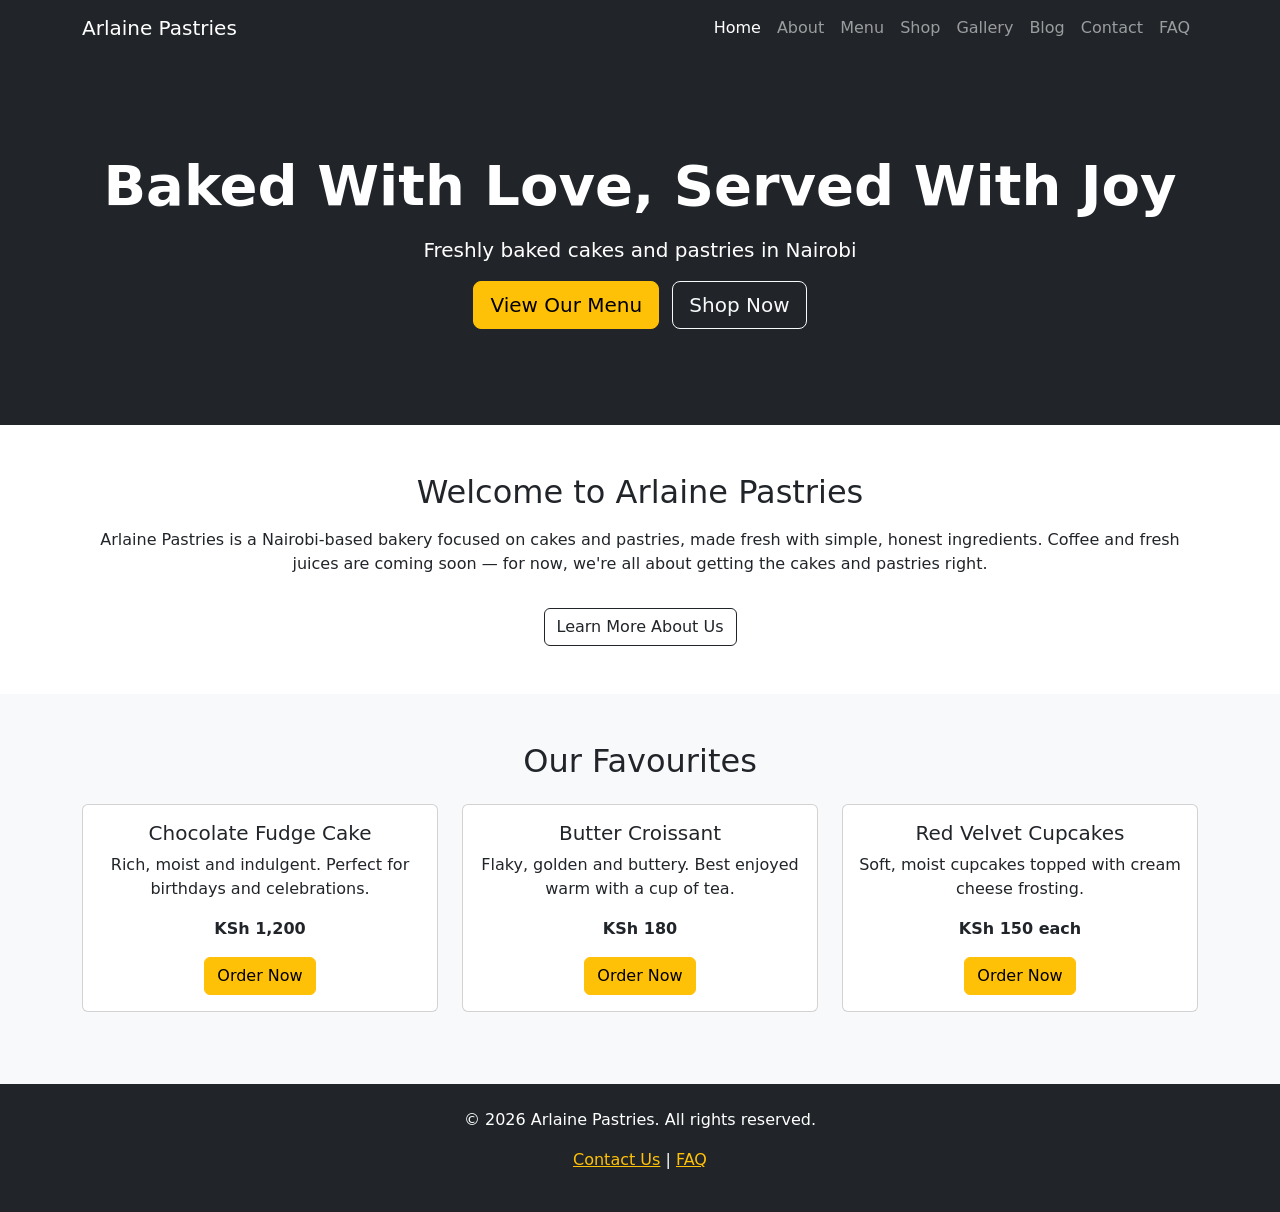
==== index.html @ b5126f50 "Update index.html with flat file paths" ====
<!DOCTYPE html>
<html lang="en">
<head>
  <meta charset="UTF-8">
  <meta name="viewport" content="width=device-width, initial-scale=1.0">
  <title>Arlaine Pastries</title>
  <link href="https://cdn.jsdelivr.net/npm/bootstrap@5.3.0/dist/css/bootstrap.min.css" rel="stylesheet">
  <link rel="stylesheet" href="style.css">
</head>
<body>

<!-- Navigation Bar -->
<nav class="navbar navbar-expand-lg navbar-dark bg-dark">
  <div class="container">
    <a class="navbar-brand" href="index.html">Arlaine Pastries</a>
    <button class="navbar-toggler" type="button" data-bs-toggle="collapse" data-bs-target="#navMenu">
      <span class="navbar-toggler-icon"></span>
    </button>
    <div class="collapse navbar-collapse" id="navMenu">
      <ul class="navbar-nav ms-auto">
        <li class="nav-item"><a class="nav-link active" href="index.html">Home</a></li>
        <li class="nav-item"><a class="nav-link" href="about.html">About</a></li>
        <li class="nav-item"><a class="nav-link" href="menu.html">Menu</a></li>
        <li class="nav-item"><a class="nav-link" href="shop.html">Shop</a></li>
        <li class="nav-item"><a class="nav-link" href="gallery.html">Gallery</a></li>
        <li class="nav-item"><a class="nav-link" href="blog.html">Blog</a></li>
        <li class="nav-item"><a class="nav-link" href="contact.html">Contact</a></li>
        <li class="nav-item"><a class="nav-link" href="faq.html">FAQ</a></li>
      </ul>
    </div>
  </div>
</nav>

<!-- Hero Section -->
<section class="bg-dark text-white text-center py-5">
  <div class="container py-5">
    <h1 class="display-4 fw-bold">Baked With Love, Served With Joy</h1>
    <p class="lead mt-3">Freshly baked cakes and pastries in Nairobi</p>
    <a href="menu.html" class="btn btn-warning btn-lg me-2">View Our Menu</a>
    <a href="shop.html" class="btn btn-outline-light btn-lg">Shop Now</a>
  </div>
</section>

<!-- About Snippet Section -->
<section class="py-5">
  <div class="container text-center">
    <h2>Welcome to Arlaine Pastries</h2>
    <p class="mt-3">Arlaine Pastries is a Nairobi-based bakery focused on cakes and pastries, made fresh with simple, honest ingredients. Coffee and fresh juices are coming soon — for now, we're all about getting the cakes and pastries right.</p>
    <a href="about.html" class="btn btn-outline-dark mt-3">Learn More About Us</a>
  </div>
</section>

<!-- Featured Items Section -->
<section class="py-5 bg-light">
  <div class="container">
    <h2 class="text-center mb-4">Our Favourites</h2>
    <div class="row">

      <div class="col-md-4 mb-4">
        <div class="card h-100">
          <div class="card-body text-center">
            <h5 class="card-title">Chocolate Fudge Cake</h5>
            <p class="card-text">Rich, moist and indulgent. Perfect for birthdays and celebrations.</p>
            <p class="fw-bold">KSh 1,200</p>
            <a href="shop.html" class="btn btn-warning">Order Now</a>
          </div>
        </div>
      </div>

      <div class="col-md-4 mb-4">
        <div class="card h-100">
          <div class="card-body text-center">
            <h5 class="card-title">Butter Croissant</h5>
            <p class="card-text">Flaky, golden and buttery. Best enjoyed warm with a cup of tea.</p>
            <p class="fw-bold">KSh 180</p>
            <a href="shop.html" class="btn btn-warning">Order Now</a>
          </div>
        </div>
      </div>

      <div class="col-md-4 mb-4">
        <div class="card h-100">
          <div class="card-body text-center">
            <h5 class="card-title">Red Velvet Cupcakes</h5>
            <p class="card-text">Soft, moist cupcakes topped with cream cheese frosting.</p>
            <p class="fw-bold">KSh 150 each</p>
            <a href="shop.html" class="btn btn-warning">Order Now</a>
          </div>
        </div>
      </div>

    </div>
  </div>
</section>

<!-- Footer -->
<footer class="bg-dark text-white text-center py-4">
  <p>&copy; 2026 Arlaine Pastries. All rights reserved.</p>
  <p>
    <a href="contact.html" class="text-warning">Contact Us</a> |
    <a href="faq.html" class="text-warning">FAQ</a>
  </p>
</footer>

<!-- Bootstrap JS -->
<script src="https://cdn.jsdelivr.net/npm/bootstrap@5.3.0/dist/js/bootstrap.bundle.min.js"></script>
<script src="main.js"></script>

</body>
</html>
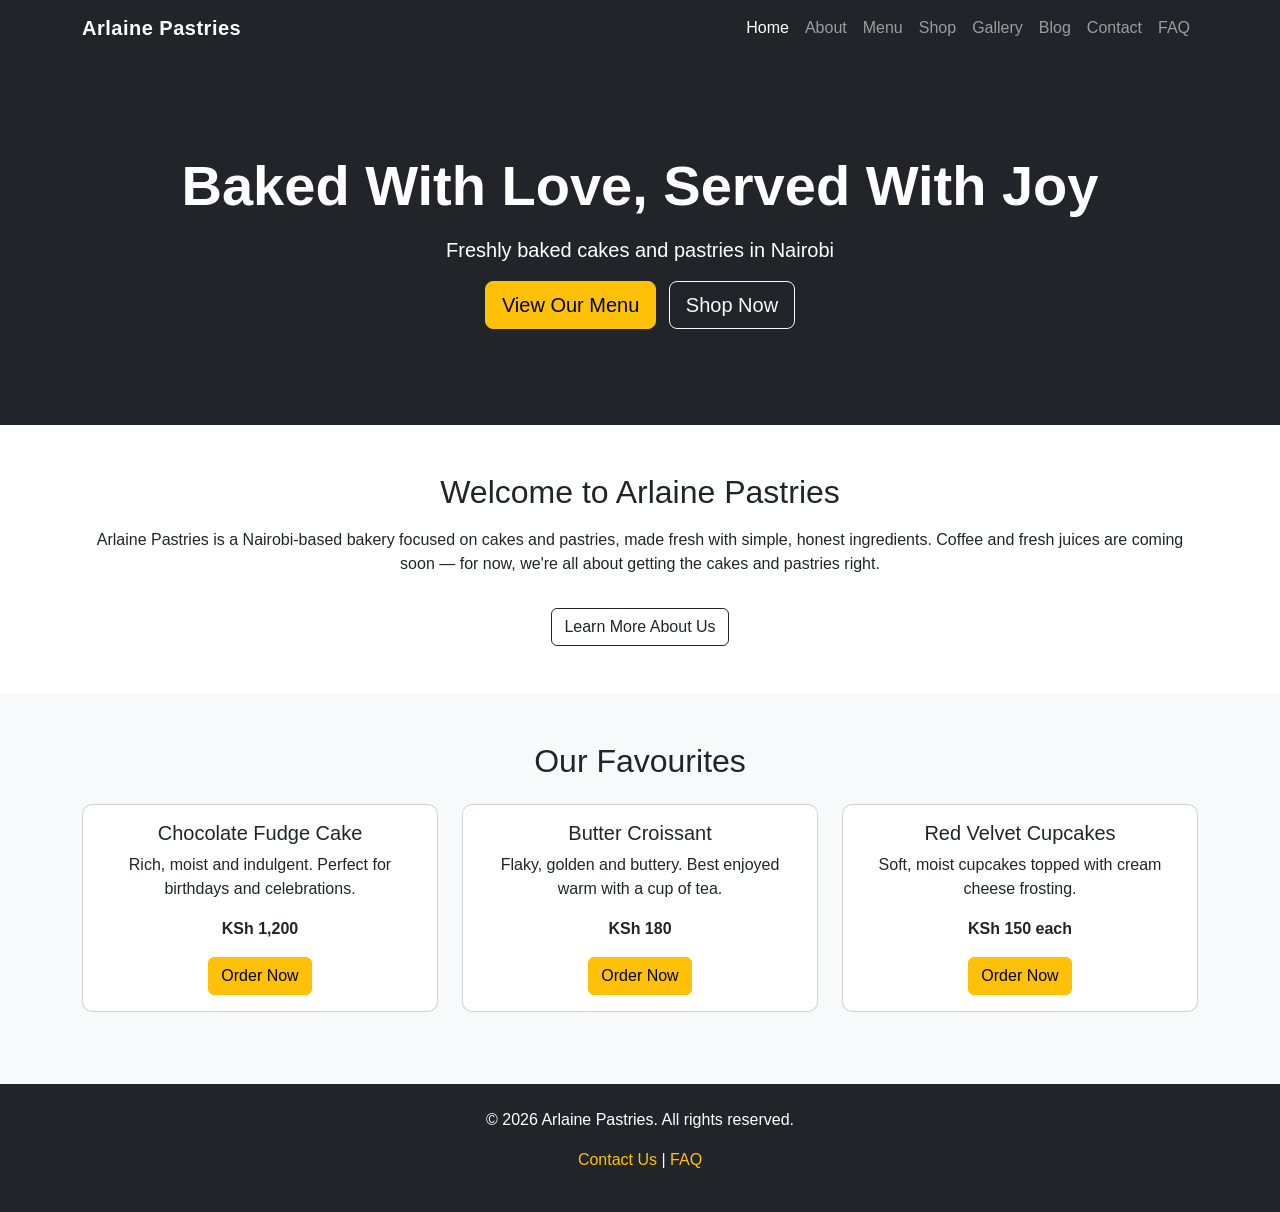
==== commit b0d18484: "Update navbar structure in index.html" ====
--- a/index.html
+++ b/index.html
@@ -17,16 +17,16 @@
       <span class="navbar-toggler-icon"></span>
     </button>
     <div class="collapse navbar-collapse" id="navMenu">
-      <ul class="navbar-nav ms-auto">
-        <li class="nav-item"><a class="nav-link active" href="index.html">Home</a></li>
-        <li class="nav-item"><a class="nav-link" href="about.html">About</a></li>
-        <li class="nav-item"><a class="nav-link" href="menu.html">Menu</a></li>
-        <li class="nav-item"><a class="nav-link" href="shop.html">Shop</a></li>
-        <li class="nav-item"><a class="nav-link" href="gallery.html">Gallery</a></li>
-        <li class="nav-item"><a class="nav-link" href="blog.html">Blog</a></li>
-        <li class="nav-item"><a class="nav-link" href="contact.html">Contact</a></li>
-        <li class="nav-item"><a class="nav-link" href="faq.html">FAQ</a></li>
-      </ul>
+      <div class="navbar-nav ms-auto">
+        <a class="nav-link active" href="index.html">Home</a>
+        <a class="nav-link" href="about.html">About</a>
+        <a class="nav-link" href="menu.html">Menu</a>
+        <a class="nav-link" href="shop.html">Shop</a>
+        <a class="nav-link" href="gallery.html">Gallery</a>
+        <a class="nav-link" href="blog.html">Blog</a>
+        <a class="nav-link" href="contact.html">Contact</a>
+        <a class="nav-link" href="faq.html">FAQ</a>
+      </div>
     </div>
   </div>
 </nav>
--- a/style.css
+++ b/style.css
@@ -0,0 +1,32 @@
+/* Arlaine Pastries - Custom Styles */
+
+body {
+  font-family: 'Segoe UI', sans-serif;
+}
+
+.navbar-brand {
+  font-weight: bold;
+  letter-spacing: 0.5px;
+}
+
+.hero-section h1 {
+  font-weight: 700;
+}
+
+.card {
+  border-radius: 10px;
+  transition: transform 0.2s ease, box-shadow 0.2s ease;
+}
+
+.card:hover {
+  transform: translateY(-5px);
+  box-shadow: 0 8px 16px rgba(0,0,0,0.15);
+}
+
+footer a {
+  text-decoration: none;
+}
+
+footer a:hover {
+  text-decoration: underline;
+}
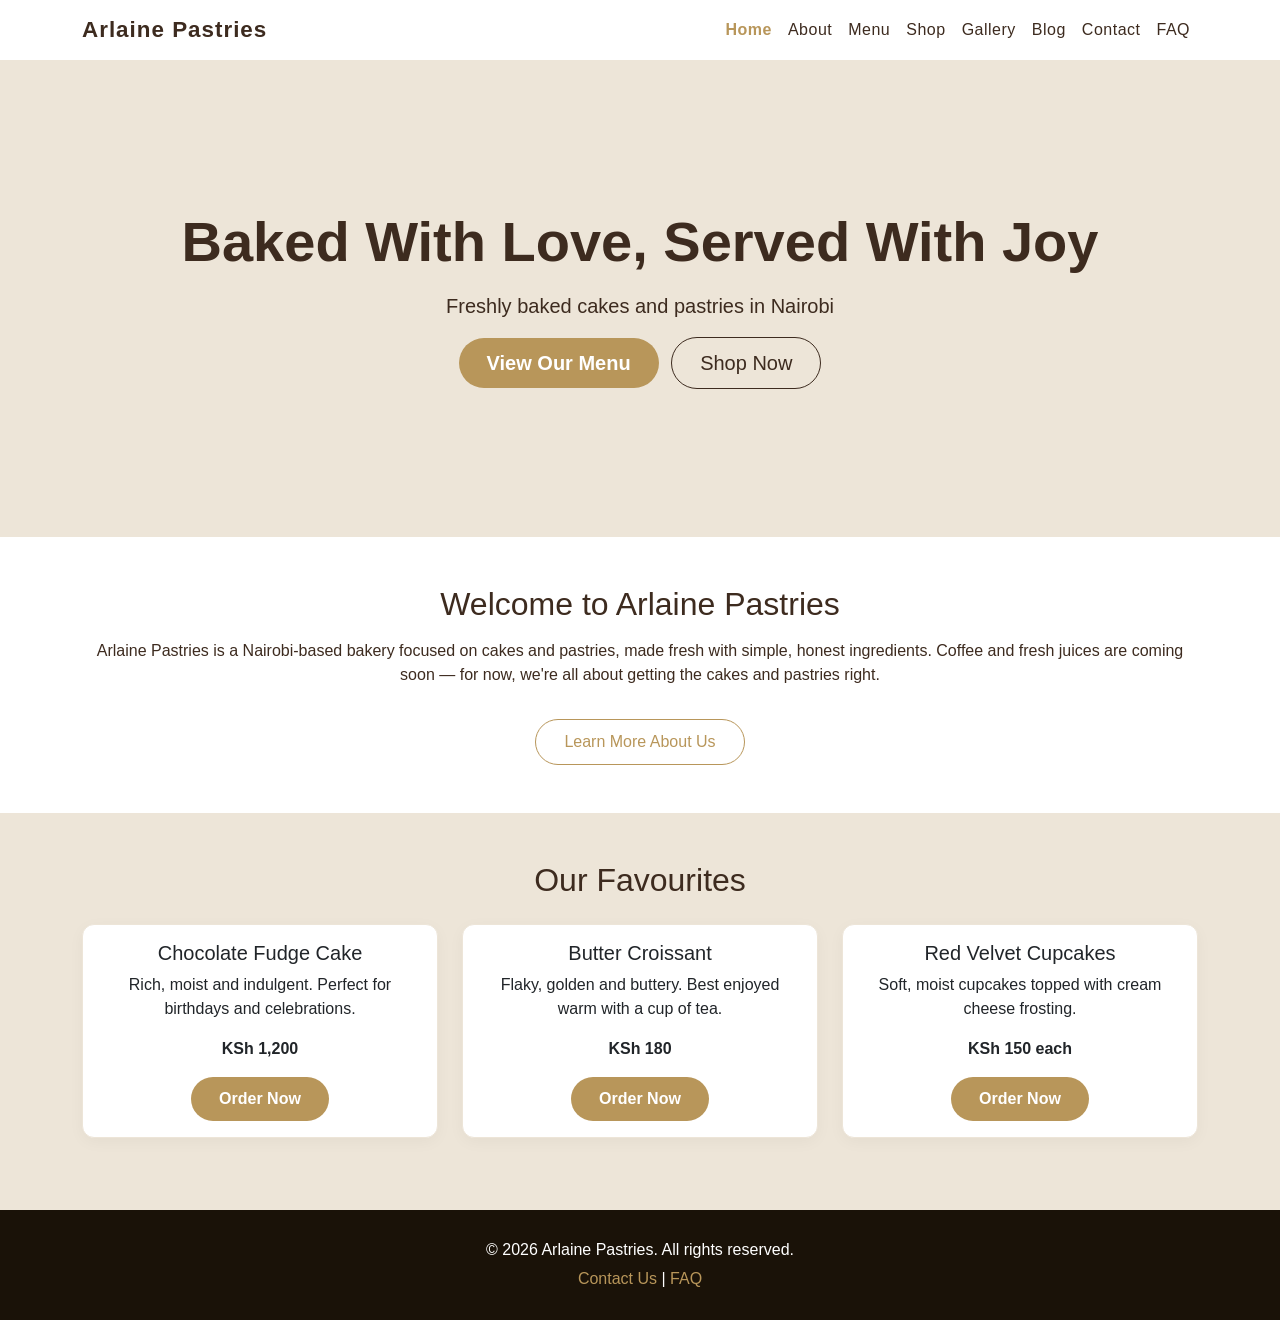
==== commit 8e2af86a: "Finalize color theme across all pages" ====
--- a/index.html
+++ b/index.html
@@ -10,7 +10,7 @@
 <body>
 
 <!-- Navigation Bar -->
-<nav class="navbar navbar-expand-lg navbar-dark bg-dark">
+<nav class="navbar navbar-expand-lg">
   <div class="container">
     <a class="navbar-brand" href="index.html">Arlaine Pastries</a>
     <button class="navbar-toggler" type="button" data-bs-toggle="collapse" data-bs-target="#navMenu">
@@ -32,7 +32,7 @@
 </nav>
 
 <!-- Hero Section -->
-<section class="bg-dark text-white text-center py-5">
+<section class="hero-banner">
   <div class="container py-5">
     <h1 class="display-4 fw-bold">Baked With Love, Served With Joy</h1>
     <p class="lead mt-3">Freshly baked cakes and pastries in Nairobi</p>
@@ -41,8 +41,8 @@
   </div>
 </section>
 
-<!-- About Snippet Section -->
-<section class="py-5">
+<!-- Welcome Section -->
+<section class="py-5 welcome-section">
   <div class="container text-center">
     <h2>Welcome to Arlaine Pastries</h2>
     <p class="mt-3">Arlaine Pastries is a Nairobi-based bakery focused on cakes and pastries, made fresh with simple, honest ingredients. Coffee and fresh juices are coming soon — for now, we're all about getting the cakes and pastries right.</p>
@@ -94,11 +94,11 @@
 </section>
 
 <!-- Footer -->
-<footer class="bg-dark text-white text-center py-4">
+<footer class="text-center py-4">
   <p>&copy; 2026 Arlaine Pastries. All rights reserved.</p>
   <p>
-    <a href="contact.html" class="text-warning">Contact Us</a> |
-    <a href="faq.html" class="text-warning">FAQ</a>
+    <a href="contact.html">Contact Us</a> |
+    <a href="faq.html">FAQ</a>
   </p>
 </footer>
 
--- a/style.css
+++ b/style.css
@@ -1,29 +1,166 @@
 /* Arlaine Pastries - Custom Styles */
+
+:root {
+  --cream: #f5f0e8;
+  --cream-dark: #ede5d8;
+  --black: #1a1208;
+  --gold: #b8965a;
+  --text: #3d2b1f;
+}
 
 body {
   font-family: 'Segoe UI', sans-serif;
+  background-color: var(--cream);
+  color: var(--text);
+}
+
+/* Navbar */
+.navbar {
+  background-color: #ffffff !important;
 }
 
 .navbar-brand {
   font-weight: bold;
+  letter-spacing: 1px;
+  color: var(--text) !important;
+  font-size: 1.4rem;
+}
+
+.navbar-nav .nav-link {
+  color: var(--text) !important;
   letter-spacing: 0.5px;
 }
 
-.hero-section h1 {
-  font-weight: 700;
+.navbar-nav .nav-link:hover {
+  color: var(--gold) !important;
 }
 
+.navbar-nav .nav-link.active {
+  color: var(--gold) !important;
+  font-weight: bold;
+}
+
+/* Hero */
+.hero-banner {
+  background-color: var(--cream);
+  color: var(--text);
+  padding: 100px 0;
+  text-align: center;
+}
+
+.hero-banner h1 {
+  color: var(--text);
+}
+
+.hero-banner {
+  background-color: var(--cream-dark);
+  color: var(--text);
+  padding: 100px 0;
+  text-align: center;
+}
+
+/* Welcome Section */
+.welcome-section {
+  background-color: #ffffff;
+}
+
+/* Page Banners - inner pages */
+.page-banner {
+  background-color: var(--cream-dark);
+  color: var(--text);
+  padding: 60px 0;
+  text-align: center;
+}
+
+.page-banner h1 {
+  color: var(--text);
+}
+
+.page-banner p {
+  color: var(--text);
+  opacity: 0.75;
+}
+
+/* Sections */
+.bg-light {
+  background-color: var(--cream-dark) !important;
+}
+
+/* Cards */
 .card {
-  border-radius: 10px;
+  border-radius: 12px;
+  border: 1px solid var(--cream-dark);
+  background-color: #ffffff;
+  box-shadow: 0 4px 16px rgba(0,0,0,0.04);
   transition: transform 0.2s ease, box-shadow 0.2s ease;
 }
 
 .card:hover {
   transform: translateY(-5px);
-  box-shadow: 0 8px 16px rgba(0,0,0,0.15);
+  box-shadow: 0 8px 24px rgba(0,0,0,0.08);
+}
+
+/* Buttons */
+.btn-warning {
+  background-color: var(--gold) !important;
+  border: none !important;
+  color: #ffffff !important;
+  font-weight: bold;
+  border-radius: 50px;
+  padding: 10px 28px;
+}
+
+.btn-warning:hover {
+  background-color: var(--black) !important;
+  color: #ffffff !important;
+}
+
+.btn-outline-light {
+  border-color: var(--text) !important;
+  color: var(--text) !important;
+  border-radius: 50px;
+  padding: 10px 28px;
+}
+
+.btn-outline-light:hover {
+  background-color: var(--text) !important;
+  color: #ffffff !important;
+}
+
+.btn-outline-dark {
+  border-color: var(--gold) !important;
+  color: var(--gold) !important;
+  border-radius: 50px;
+  padding: 10px 28px;
+}
+
+.btn-outline-dark:hover {
+  background-color: var(--gold) !important;
+  color: #ffffff !important;
+}
+
+/* Tables */
+thead.table-dark {
+  background-color: var(--black) !important;
+}
+
+.table-hover tbody tr:hover {
+  background-color: var(--cream-dark);
+}
+
+/* Footer */
+footer {
+  background-color: var(--black) !important;
+  color: #ffffff !important;
+}
+
+footer p {
+  color: #ffffff !important;
+  margin: 0.3rem 0;
 }
 
 footer a {
+  color: var(--gold) !important;
   text-decoration: none;
 }
 
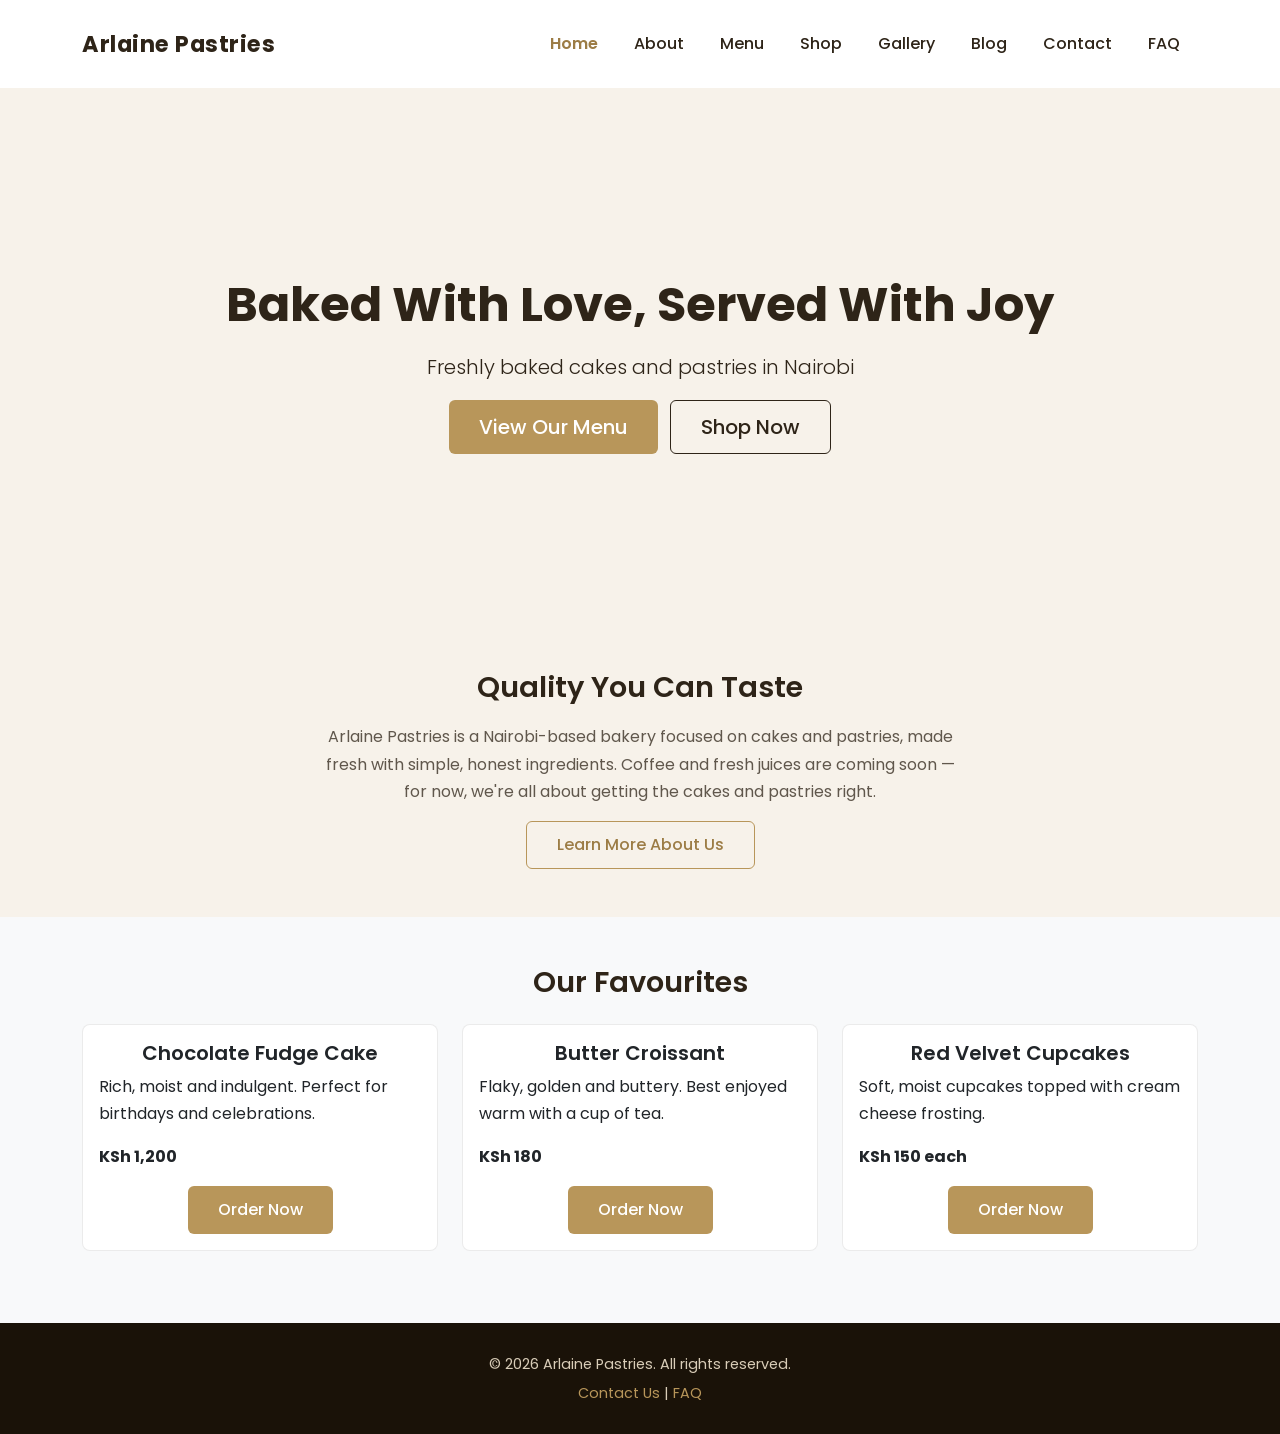
==== commit 8009b110: "Apply consistent design updates across all pages" ====
--- a/index.html
+++ b/index.html
@@ -44,7 +44,7 @@
 <!-- Welcome Section -->
 <section class="py-5 welcome-section">
   <div class="container text-center">
-    <h2>Welcome to Arlaine Pastries</h2>
+    <h2>Quality You Can Taste</h2>
     <p class="mt-3">Arlaine Pastries is a Nairobi-based bakery focused on cakes and pastries, made fresh with simple, honest ingredients. Coffee and fresh juices are coming soon — for now, we're all about getting the cakes and pastries right.</p>
     <a href="about.html" class="btn btn-outline-dark mt-3">Learn More About Us</a>
   </div>
--- a/style.css
+++ b/style.css
@@ -1,113 +1,153 @@
 /* Arlaine Pastries - Custom Styles */
 
+@import url('https://fonts.googleapis.com/css2?family=Poppins:wght@400;500;600;700&display=swap');
+
 :root {
-  --cream: #f5f0e8;
-  --cream-dark: #ede5d8;
+  --cream: #f7f2ea;
   --black: #1a1208;
   --gold: #b8965a;
-  --text: #3d2b1f;
+  --gold-dark: #9c7c45;
+  --text: #2e2418;
 }
 
 body {
-  font-family: 'Segoe UI', sans-serif;
-  background-color: var(--cream);
-  color: var(--text);
+  font-family: 'Poppins', sans-serif;
+  background-color: var(--cream);
+  color: var(--text);
+  line-height: 1.7;
+}
+
+h1, h2, h3, h4, h5 {
+  font-family: 'Poppins', sans-serif;
+  font-weight: 600;
+}
+
+p {
+  text-align: left;
+  font-weight: 400;
+}
+
+.hero-banner p,
+.page-banner p,
+.text-center p {
+  text-align: center;
 }
 
 /* Navbar */
 .navbar {
   background-color: #ffffff !important;
+  padding: 20px 0;
 }
 
 .navbar-brand {
-  font-weight: bold;
-  letter-spacing: 1px;
+  font-weight: 700;
+  letter-spacing: 0.5px;
   color: var(--text) !important;
   font-size: 1.4rem;
 }
 
 .navbar-nav .nav-link {
   color: var(--text) !important;
-  letter-spacing: 0.5px;
+  font-weight: 500;
+  margin: 0 10px;
 }
 
 .navbar-nav .nav-link:hover {
-  color: var(--gold) !important;
+  color: var(--gold-dark) !important;
 }
 
 .navbar-nav .nav-link.active {
-  color: var(--gold) !important;
-  font-weight: bold;
+  color: var(--gold-dark) !important;
+  font-weight: 600;
 }
 
 /* Hero */
 .hero-banner {
   background-color: var(--cream);
   color: var(--text);
-  padding: 100px 0;
+  padding: 140px 0 120px;
   text-align: center;
 }
 
 .hero-banner h1 {
-  color: var(--text);
-}
-
-.hero-banner {
-  background-color: var(--cream-dark);
-  color: var(--text);
-  padding: 100px 0;
-  text-align: center;
+  font-size: 3rem;
+  font-weight: 700;
+  color: var(--text);
+  margin-bottom: 1rem;
 }
 
 /* Welcome Section */
 .welcome-section {
+  padding: 100px 0;
+}
+
+.welcome-section h2 {
+  font-size: 1.8rem;
+  margin-bottom: 1.2rem;
+}
+
+.welcome-section p {
+  max-width: 650px;
+  margin: 0 auto;
+  opacity: 0.75;
+  text-align: center;
+}
+
+/* Page Banners */
+.page-banner {
+  background-color: var(--cream);
+  color: var(--text);
+  padding: 100px 0;
+  text-align: center;
+}
+
+.page-banner h1 {
+  font-size: 2.5rem;
+  font-weight: 700;
+}
+
+/* Sections - more breathing room */
+section {
+  padding-top: 80px;
+  padding-bottom: 80px;
+}
+
+section h2 {
+  font-size: 1.8rem;
+  margin-bottom: 2rem;
+  font-weight: 600;
+}
+
+/* Cards - flatter, simpler */
+.card {
+  border-radius: 8px;
+  border: 1px solid rgba(0,0,0,0.08);
   background-color: #ffffff;
-}
-
-/* Page Banners - inner pages */
-.page-banner {
-  background-color: var(--cream-dark);
-  color: var(--text);
-  padding: 60px 0;
-  text-align: center;
-}
-
-.page-banner h1 {
-  color: var(--text);
-}
-
-.page-banner p {
-  color: var(--text);
-  opacity: 0.75;
-}
-
-/* Sections */
-.bg-light {
-  background-color: var(--cream-dark) !important;
-}
-
-/* Cards */
-.card {
-  border-radius: 12px;
-  border: 1px solid var(--cream-dark);
-  background-color: #ffffff;
-  box-shadow: 0 4px 16px rgba(0,0,0,0.04);
-  transition: transform 0.2s ease, box-shadow 0.2s ease;
+  box-shadow: none;
+  transition: transform 0.2s ease;
 }
 
 .card:hover {
-  transform: translateY(-5px);
-  box-shadow: 0 8px 24px rgba(0,0,0,0.08);
-}
-
-/* Buttons */
+  transform: translateY(-4px);
+}
+
+.card-title {
+  font-weight: 600;
+}
+
+.card p,
+.card-text {
+  text-align: left;
+}
+
+/* Buttons - flatter, simpler */
 .btn-warning {
   background-color: var(--gold) !important;
   border: none !important;
   color: #ffffff !important;
-  font-weight: bold;
-  border-radius: 50px;
-  padding: 10px 28px;
+  font-weight: 500;
+  border-radius: 6px;
+  padding: 12px 30px;
 }
 
 .btn-warning:hover {
@@ -116,10 +156,11 @@
 }
 
 .btn-outline-light {
-  border-color: var(--text) !important;
+  border: 1px solid var(--text) !important;
   color: var(--text) !important;
-  border-radius: 50px;
-  padding: 10px 28px;
+  border-radius: 6px;
+  padding: 11px 30px;
+  font-weight: 500;
 }
 
 .btn-outline-light:hover {
@@ -128,10 +169,11 @@
 }
 
 .btn-outline-dark {
-  border-color: var(--gold) !important;
-  color: var(--gold) !important;
-  border-radius: 50px;
-  padding: 10px 28px;
+  border: 1px solid var(--gold) !important;
+  color: var(--gold-dark) !important;
+  border-radius: 6px;
+  padding: 11px 30px;
+  font-weight: 500;
 }
 
 .btn-outline-dark:hover {
@@ -140,23 +182,38 @@
 }
 
 /* Tables */
-thead.table-dark {
+.table {
+  background-color: #ffffff;
+  border-radius: 8px;
+  overflow: hidden;
+}
+
+
+table thead.my-table-head tr th {
   background-color: var(--black) !important;
-}
+  color: #ffffff !important;
+  border-color: var(--black) !important;
+  font-weight: 600;
+}
+
 
 .table-hover tbody tr:hover {
-  background-color: var(--cream-dark);
+  background-color: var(--cream);
 }
 
 /* Footer */
 footer {
   background-color: var(--black) !important;
   color: #ffffff !important;
+  padding: 50px 0;
+  text-align: center;
 }
 
 footer p {
-  color: #ffffff !important;
+  color: #d9cdb8 !important;
   margin: 0.3rem 0;
+  text-align: center;
+  font-size: 0.9rem;
 }
 
 footer a {
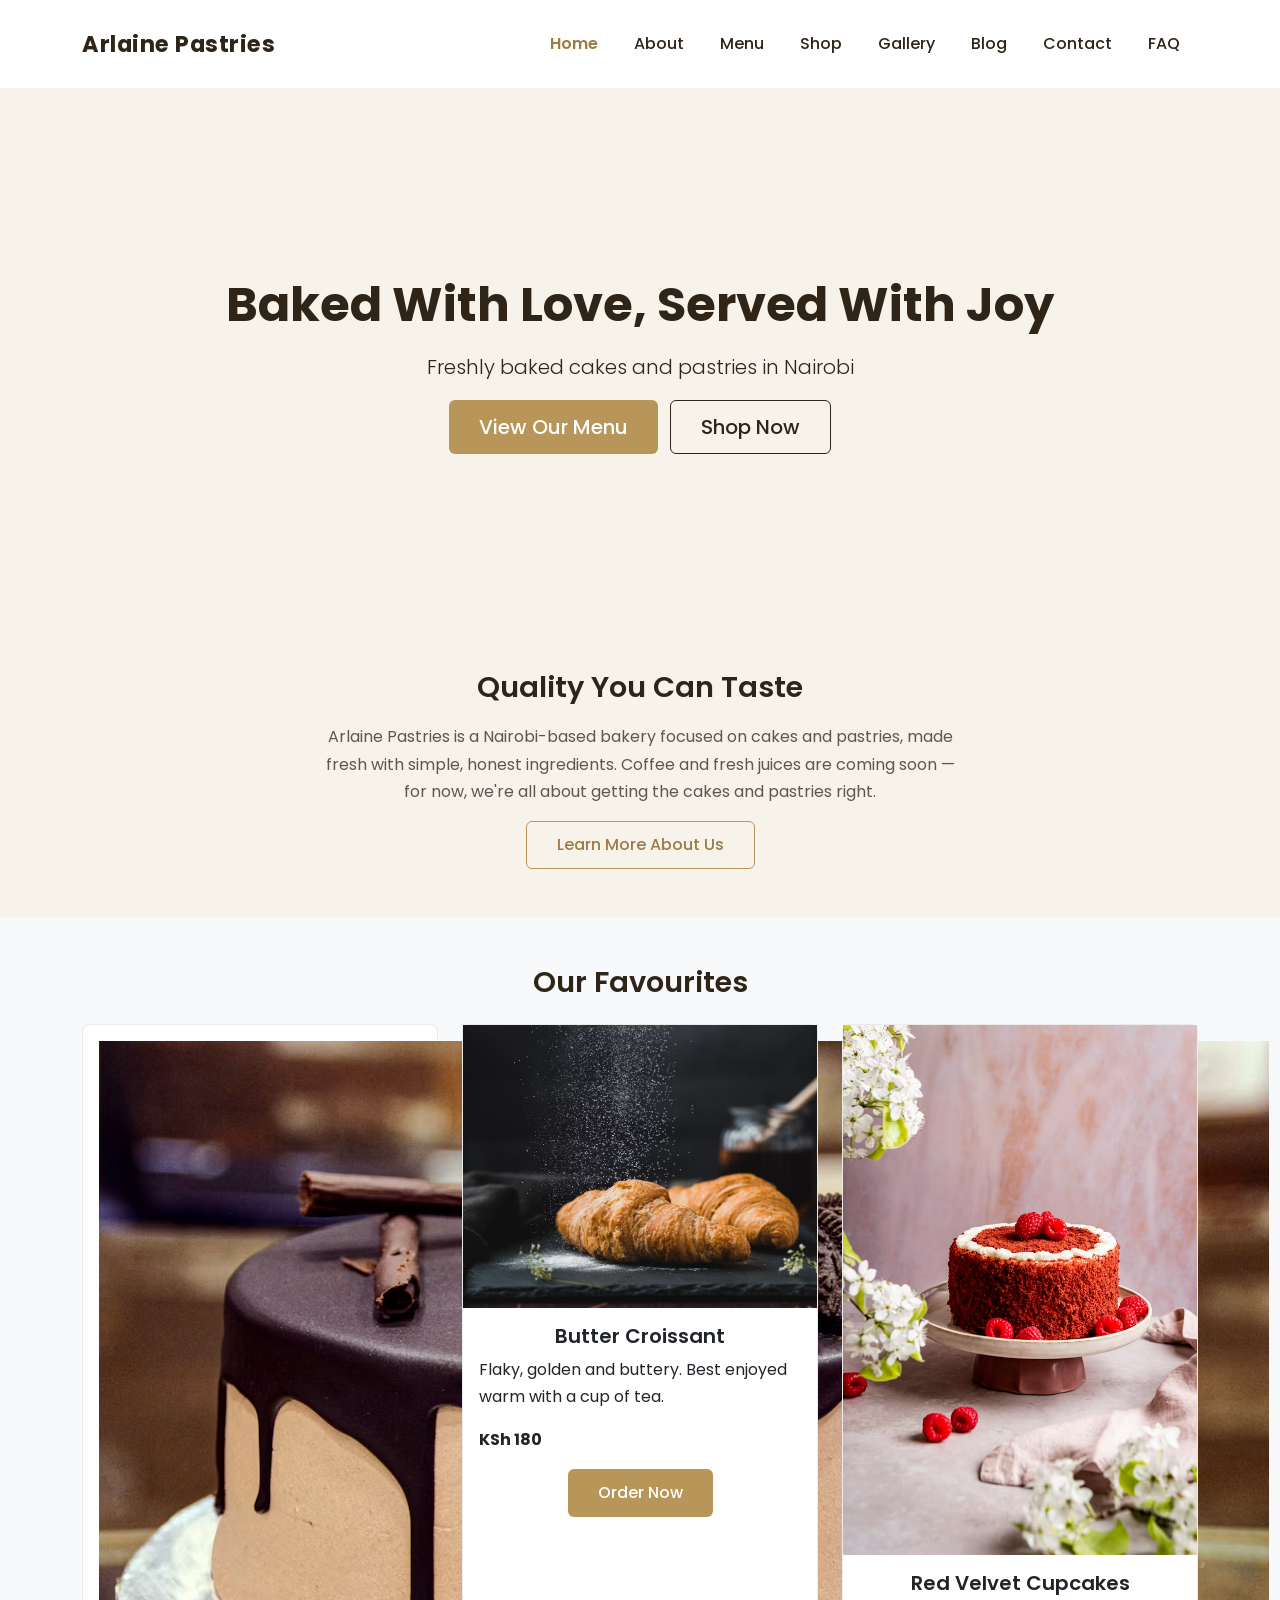
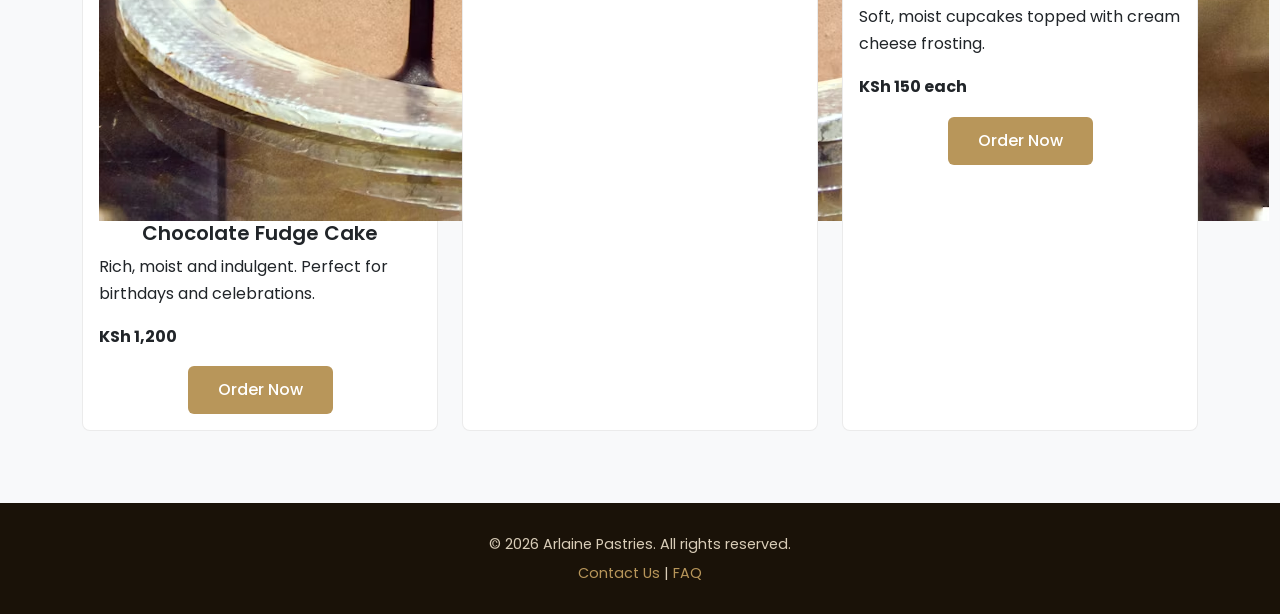
==== commit 9a7ea8f6: "Update index.html" ====
--- a/index.html
+++ b/index.html
@@ -59,6 +59,7 @@
       <div class="col-md-4 mb-4">
         <div class="card h-100">
           <div class="card-body text-center">
+              <img src="images/chocolate-cake.jpg" alt="Chocolate Fudge Cake">
             <h5 class="card-title">Chocolate Fudge Cake</h5>
             <p class="card-text">Rich, moist and indulgent. Perfect for birthdays and celebrations.</p>
             <p class="fw-bold">KSh 1,200</p>
@@ -69,6 +70,7 @@
 
       <div class="col-md-4 mb-4">
         <div class="card h-100">
+          <img src="images/croissant.jpg" alt="Butter Croissant">
           <div class="card-body text-center">
             <h5 class="card-title">Butter Croissant</h5>
             <p class="card-text">Flaky, golden and buttery. Best enjoyed warm with a cup of tea.</p>
@@ -80,6 +82,7 @@
 
       <div class="col-md-4 mb-4">
         <div class="card h-100">
+          <img src="images/red-velvet-cake.jpg" alt="Red Velvet Cake">
           <div class="card-body text-center">
             <h5 class="card-title">Red Velvet Cupcakes</h5>
             <p class="card-text">Soft, moist cupcakes topped with cream cheese frosting.</p>
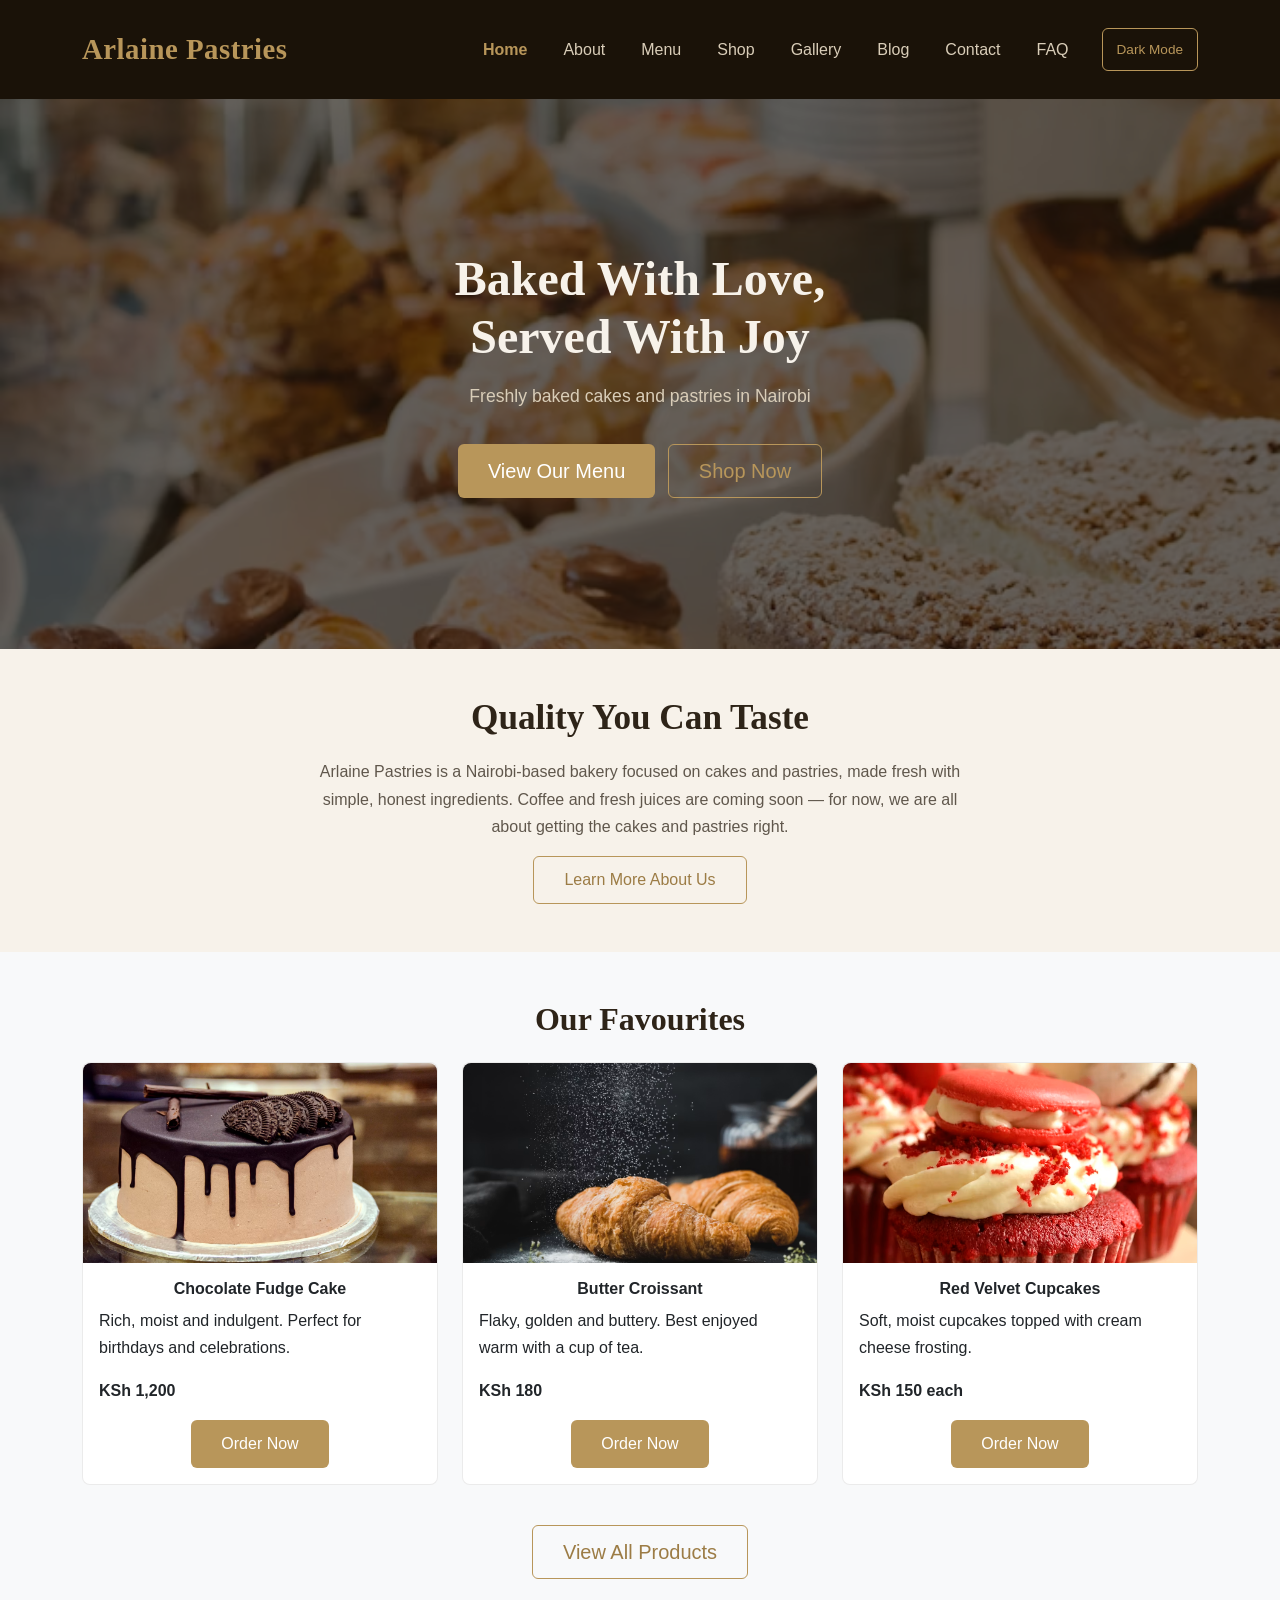
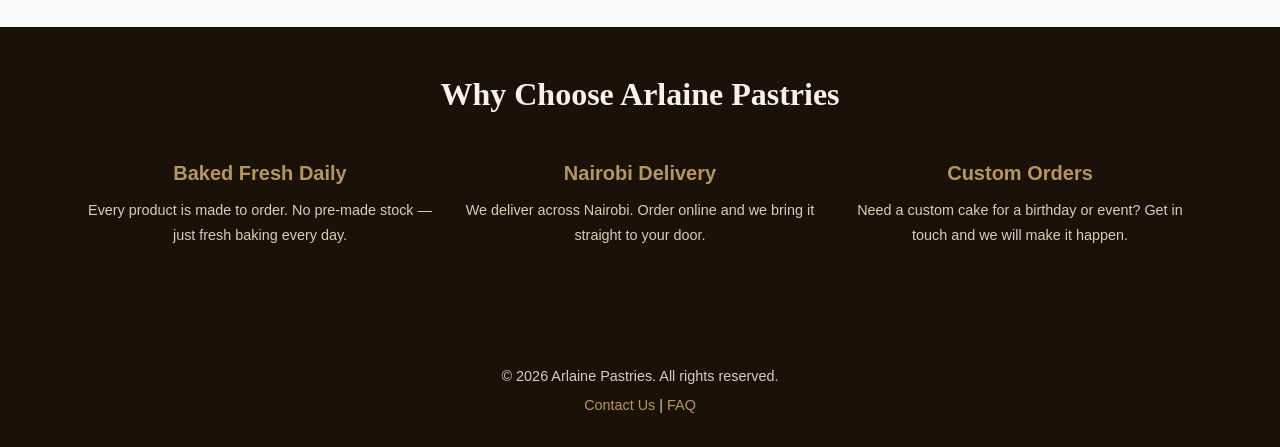
==== commit 2e883bd4: "Update home page with hero image and product card photos" ====
--- a/index.html
+++ b/index.html
@@ -26,6 +26,7 @@
         <a class="nav-link" href="blog.html">Blog</a>
         <a class="nav-link" href="contact.html">Contact</a>
         <a class="nav-link" href="faq.html">FAQ</a>
+        <button id="darkModeToggle" onclick="toggleDarkMode()">Dark Mode</button>
       </div>
     </div>
   </div>
@@ -33,11 +34,15 @@
 
 <!-- Hero Section -->
 <section class="hero-banner">
-  <div class="container py-5">
-    <h1 class="display-4 fw-bold">Baked With Love, Served With Joy</h1>
-    <p class="lead mt-3">Freshly baked cakes and pastries in Nairobi</p>
-    <a href="menu.html" class="btn btn-warning btn-lg me-2">View Our Menu</a>
-    <a href="shop.html" class="btn btn-outline-light btn-lg">Shop Now</a>
+  <div class="hero-image-wrapper">
+    <img src="images/hero-bg.jpg" alt="Freshly baked pastries at Arlaine Pastries" class="hero-bg-img">
+    <div class="hero-overlay"></div>
+    <div class="container hero-content">
+      <h1 class="display-4 fw-bold">Baked With Love,<br>Served With Joy</h1>
+      <p class="lead mt-3">Freshly baked cakes and pastries in Nairobi</p>
+      <a href="menu.html" class="btn btn-warning btn-lg me-2 mt-3">View Our Menu</a>
+      <a href="shop.html" class="btn btn-outline-light btn-lg mt-3">Shop Now</a>
+    </div>
   </div>
 </section>
 
@@ -45,7 +50,7 @@
 <section class="py-5 welcome-section">
   <div class="container text-center">
     <h2>Quality You Can Taste</h2>
-    <p class="mt-3">Arlaine Pastries is a Nairobi-based bakery focused on cakes and pastries, made fresh with simple, honest ingredients. Coffee and fresh juices are coming soon — for now, we're all about getting the cakes and pastries right.</p>
+    <p class="mt-3">Arlaine Pastries is a Nairobi-based bakery focused on cakes and pastries, made fresh with simple, honest ingredients. Coffee and fresh juices are coming soon — for now, we are all about getting the cakes and pastries right.</p>
     <a href="about.html" class="btn btn-outline-dark mt-3">Learn More About Us</a>
   </div>
 </section>
@@ -58,8 +63,8 @@
 
       <div class="col-md-4 mb-4">
         <div class="card h-100">
+          <img src="images/chocolate-cake.jpg" alt="Chocolate Fudge Cake">
           <div class="card-body text-center">
-              <img src="images/chocolate-cake.jpg" alt="Chocolate Fudge Cake">
             <h5 class="card-title">Chocolate Fudge Cake</h5>
             <p class="card-text">Rich, moist and indulgent. Perfect for birthdays and celebrations.</p>
             <p class="fw-bold">KSh 1,200</p>
@@ -82,7 +87,7 @@
 
       <div class="col-md-4 mb-4">
         <div class="card h-100">
-          <img src="images/red-velvet-cake.jpg" alt="Red Velvet Cake">
+          <img src="images/cupcake.jpg" alt="Red Velvet Cupcakes">
           <div class="card-body text-center">
             <h5 class="card-title">Red Velvet Cupcakes</h5>
             <p class="card-text">Soft, moist cupcakes topped with cream cheese frosting.</p>
@@ -92,6 +97,36 @@
         </div>
       </div>
 
+    </div>
+    <div class="text-center mt-3">
+      <a href="shop.html" class="btn btn-outline-dark btn-lg">View All Products</a>
+    </div>
+  </div>
+</section>
+
+<!-- Why Choose Us Section -->
+<section class="py-5 home-why-section">
+  <div class="container">
+    <h2 class="text-center mb-5">Why Choose Arlaine Pastries</h2>
+    <div class="row text-center">
+      <div class="col-md-4 mb-4">
+        <div class="home-why-item">
+          <h5>Baked Fresh Daily</h5>
+          <p>Every product is made to order. No pre-made stock — just fresh baking every day.</p>
+        </div>
+      </div>
+      <div class="col-md-4 mb-4">
+        <div class="home-why-item">
+          <h5>Nairobi Delivery</h5>
+          <p>We deliver across Nairobi. Order online and we bring it straight to your door.</p>
+        </div>
+      </div>
+      <div class="col-md-4 mb-4">
+        <div class="home-why-item">
+          <h5>Custom Orders</h5>
+          <p>Need a custom cake for a birthday or event? Get in touch and we will make it happen.</p>
+        </div>
+      </div>
     </div>
   </div>
 </section>
@@ -105,7 +140,6 @@
   </p>
 </footer>
 
-<!-- Bootstrap JS -->
 <script src="https://cdn.jsdelivr.net/npm/bootstrap@5.3.0/dist/js/bootstrap.bundle.min.js"></script>
 <script src="main.js"></script>
 
--- a/style.css
+++ b/style.css
@@ -1,6 +1,4 @@
 /* Arlaine Pastries - Custom Styles */
-
-@import url('https://fonts.googleapis.com/css2?family=Poppins:wght@400;500;600;700&display=swap');
 
 :root {
   --cream: #f7f2ea;
@@ -10,15 +8,23 @@
   --text: #2e2418;
 }
 
+/* ========================
+   BASE
+======================== */
 body {
-  font-family: 'Poppins', sans-serif;
+  font-family: Arial, Verdana, sans-serif;
   background-color: var(--cream);
   color: var(--text);
   line-height: 1.7;
 }
 
-h1, h2, h3, h4, h5 {
-  font-family: 'Poppins', sans-serif;
+h1, h2, h3 {
+  font-family: Georgia, 'Times New Roman', serif;
+  font-weight: 700;
+}
+
+h4, h5, h6 {
+  font-family: Arial, Verdana, sans-serif;
   font-weight: 600;
 }
 
@@ -33,56 +39,109 @@
   text-align: center;
 }
 
-/* Navbar */
-.navbar {
-  background-color: #ffffff !important;
+/* ========================
+   NAVBAR
+======================== */
+nav.navbar {
+  background-color: #1a1208 !important;
   padding: 20px 0;
 }
 
-.navbar-brand {
+nav.navbar .navbar-brand {
+  font-family: Georgia, serif;
   font-weight: 700;
+  font-size: 1.8rem;
+  color: #b8965a !important;
   letter-spacing: 0.5px;
-  color: var(--text) !important;
-  font-size: 1.4rem;
-}
-
-.navbar-nav .nav-link {
-  color: var(--text) !important;
+}
+
+nav.navbar .nav-link {
+  color: #d9cdb8 !important;
   font-weight: 500;
   margin: 0 10px;
 }
 
-.navbar-nav .nav-link:hover {
-  color: var(--gold-dark) !important;
-}
-
-.navbar-nav .nav-link.active {
-  color: var(--gold-dark) !important;
-  font-weight: 600;
-}
-
-/* Hero */
+nav.navbar .nav-link:hover {
+  color: #b8965a !important;
+}
+
+nav.navbar .nav-link.active {
+  color: #b8965a !important;
+  font-weight: 600;
+}
+
+.navbar-toggler {
+  border-color: #b8965a !important;
+}
+
+.navbar-toggler-icon {
+  filter: invert(1);
+}
+
+/* ========================
+   HERO BANNER
+======================== */
 .hero-banner {
-  background-color: var(--cream);
-  color: var(--text);
-  padding: 140px 0 120px;
+  background-color: #1a1208;
+  color: #f7f2ea;
+  padding: 0;
   text-align: center;
 }
 
 .hero-banner h1 {
-  font-size: 3rem;
+  font-size: 3.5rem;
   font-weight: 700;
-  color: var(--text);
+  color: #f7f2ea;
   margin-bottom: 1rem;
 }
 
-/* Welcome Section */
+.hero-banner p {
+  color: #d9cdb8;
+  font-size: 1.1rem;
+  text-align: center;
+}
+
+/* ========================
+   PAGE BANNER (all inner pages)
+======================== */
+.page-banner {
+  background-color: #1a1208;
+  color: #f7f2ea;
+  padding: 80px 0;
+  text-align: center;
+}
+
+.page-banner h1 {
+  font-size: 2.8rem;
+  font-weight: 700;
+  color: #f7f2ea;
+}
+
+.page-banner p {
+  color: #d9cdb8;
+  text-align: center;
+}
+
+/* ========================
+   SECTIONS
+======================== */
+section {
+  padding-top: 80px;
+  padding-bottom: 80px;
+}
+
+section h2 {
+  font-size: 2rem;
+  margin-bottom: 2rem;
+  font-weight: 700;
+}
+
 .welcome-section {
   padding: 100px 0;
 }
 
 .welcome-section h2 {
-  font-size: 1.8rem;
+  font-size: 2.2rem;
   margin-bottom: 1.2rem;
 }
 
@@ -93,32 +152,9 @@
   text-align: center;
 }
 
-/* Page Banners */
-.page-banner {
-  background-color: var(--cream);
-  color: var(--text);
-  padding: 100px 0;
-  text-align: center;
-}
-
-.page-banner h1 {
-  font-size: 2.5rem;
-  font-weight: 700;
-}
-
-/* Sections - more breathing room */
-section {
-  padding-top: 80px;
-  padding-bottom: 80px;
-}
-
-section h2 {
-  font-size: 1.8rem;
-  margin-bottom: 2rem;
-  font-weight: 600;
-}
-
-/* Cards - flatter, simpler */
+/* ========================
+   CARDS
+======================== */
 .card {
   border-radius: 8px;
   border: 1px solid rgba(0,0,0,0.08);
@@ -132,7 +168,9 @@
 }
 
 .card-title {
-  font-weight: 600;
+  font-family: Arial, sans-serif;
+  font-weight: 600;
+  font-size: 1rem;
 }
 
 .card p,
@@ -140,9 +178,18 @@
   text-align: left;
 }
 
-/* Buttons - flatter, simpler */
+.card img {
+  border-radius: 8px 8px 0 0;
+  height: 200px;
+  object-fit: cover;
+  width: 100%;
+}
+
+/* ========================
+   BUTTONS
+======================== */
 .btn-warning {
-  background-color: var(--gold) !important;
+  background-color: #b8965a !important;
   border: none !important;
   color: #ffffff !important;
   font-weight: 500;
@@ -151,59 +198,61 @@
 }
 
 .btn-warning:hover {
-  background-color: var(--black) !important;
+  background-color: #1a1208 !important;
   color: #ffffff !important;
 }
 
 .btn-outline-light {
-  border: 1px solid var(--text) !important;
-  color: var(--text) !important;
+  border: 1px solid #b8965a !important;
+  color: #b8965a !important;
   border-radius: 6px;
   padding: 11px 30px;
   font-weight: 500;
 }
 
 .btn-outline-light:hover {
-  background-color: var(--text) !important;
+  background-color: #b8965a !important;
   color: #ffffff !important;
 }
 
 .btn-outline-dark {
-  border: 1px solid var(--gold) !important;
-  color: var(--gold-dark) !important;
+  border: 1px solid #b8965a !important;
+  color: #9c7c45 !important;
   border-radius: 6px;
   padding: 11px 30px;
   font-weight: 500;
 }
 
 .btn-outline-dark:hover {
-  background-color: var(--gold) !important;
+  background-color: #b8965a !important;
   color: #ffffff !important;
 }
 
-/* Tables */
+/* ========================
+   TABLES (general)
+======================== */
 .table {
   background-color: #ffffff;
   border-radius: 8px;
   overflow: hidden;
 }
 
-
 table thead.my-table-head tr th {
-  background-color: var(--black) !important;
+  background-color: #1a1208 !important;
   color: #ffffff !important;
-  border-color: var(--black) !important;
-  font-weight: 600;
-}
-
+  border-color: #1a1208 !important;
+  font-weight: 600;
+}
 
 .table-hover tbody tr:hover {
-  background-color: var(--cream);
-}
-
-/* Footer */
+  background-color: #f7f2ea;
+}
+
+/* ========================
+   FOOTER
+======================== */
 footer {
-  background-color: var(--black) !important;
+  background-color: #1a1208 !important;
   color: #ffffff !important;
   padding: 50px 0;
   text-align: center;
@@ -217,10 +266,485 @@
 }
 
 footer a {
-  color: var(--gold) !important;
+  color: #b8965a !important;
   text-decoration: none;
 }
 
 footer a:hover {
   text-decoration: underline;
+}
+
+/* ========================
+   MENU PAGE
+======================== */
+.menu-section-label {
+  display: flex;
+  align-items: center;
+  gap: 16px;
+  margin-bottom: 1.5rem;
+}
+
+.menu-section-label h2 {
+  margin: 0;
+  white-space: nowrap;
+  font-size: 1.8rem;
+  color: #1a1208;
+}
+
+.menu-divider {
+  flex: 1;
+  height: 2px;
+  background-color: #b8965a;
+  opacity: 0.5;
+}
+
+.menu-item-name {
+  font-weight: 600;
+  color: #1a1208;
+  font-size: 0.95rem;
+}
+
+.menu-item-sub {
+  color: #6b5c44;
+  font-size: 0.83rem;
+}
+
+.menu-price {
+  font-weight: 600;
+  color: #9c7c45;
+  white-space: nowrap;
+}
+
+.menu-order-cta {
+  background-color: #1a1208 !important;
+}
+
+.menu-order-cta h3 {
+  color: #f7f2ea;
+}
+
+.menu-order-cta p {
+  color: #d9cdb8;
+  text-align: center;
+}
+
+/* ========================
+   DARK MODE TOGGLE
+======================== */
+#darkModeToggle {
+  background: none;
+  border: 1px solid #b8965a;
+  color: #b8965a;
+  border-radius: 6px;
+  padding: 6px 14px;
+  font-size: 0.85rem;
+  cursor: pointer;
+  margin-left: 15px;
+  font-family: Arial, sans-serif;
+}
+
+#darkModeToggle:hover {
+  background-color: #b8965a;
+  color: white;
+}
+
+/* ========================
+   DARK MODE
+======================== */
+body.dark-mode {
+  background-color: #0f0c06;
+  color: #f0e8d8;
+}
+
+body.dark-mode .card {
+  background-color: #1f1a10;
+  border-color: rgba(255,255,255,0.1);
+  color: #f0e8d8;
+}
+
+body.dark-mode .card-text,
+body.dark-mode .card p {
+  color: #d9cdb8;
+}
+
+body.dark-mode section,
+body.dark-mode .welcome-section,
+body.dark-mode .bg-light {
+  background-color: #0f0c06 !important;
+}
+
+body.dark-mode .table {
+  background-color: #1f1a10;
+  color: #f0e8d8;
+}
+
+body.dark-mode .table-hover tbody tr:hover {
+  background-color: #2a2211;
+}
+
+body.dark-mode .menu-item-name {
+  color: #f0e8d8;
+}
+
+body.dark-mode .menu-section-label h2 {
+  color: #f0e8d8;
+}
+
+/* ========================
+   SHOP PAGE
+======================== */
+.shop-filter-btn {
+  background: none;
+  border: 1px solid #b8965a;
+  color: #9c7c45;
+  border-radius: 6px;
+  padding: 8px 24px;
+  margin: 0 6px;
+  font-family: Arial, sans-serif;
+  font-size: 0.9rem;
+  font-weight: 500;
+  cursor: pointer;
+  transition: all 0.2s ease;
+}
+
+.shop-filter-btn:hover {
+  background-color: #b8965a;
+  color: white;
+}
+
+.shop-filter-btn.active {
+  background-color: #1a1208;
+  color: #f7f2ea;
+  border-color: #1a1208;
+}
+
+.shop-badge {
+  display: inline-block;
+  background-color: #1a1208;
+  color: #f7f2ea;
+  font-size: 0.72rem;
+  font-weight: 600;
+  padding: 3px 10px;
+  border-radius: 4px;
+  letter-spacing: 0.5px;
+  text-transform: uppercase;
+}
+
+.pastry-badge {
+  background-color: #b8965a;
+}
+
+.shop-price {
+  font-size: 1.1rem;
+  font-weight: 700;
+  color: #9c7c45;
+  margin: 10px 0;
+}
+
+.product-item {
+  transition: opacity 0.3s ease;
+}
+
+.product-item.hidden {
+  display: none;
+}
+
+/* ========================
+   GALLERY PAGE
+======================== */
+.gallery-item {
+  position: relative;
+  overflow: hidden;
+  border-radius: 8px;
+  cursor: pointer;
+}
+
+.gallery-item img {
+  width: 100%;
+  height: 220px;
+  object-fit: cover;
+  display: block;
+  transition: transform 0.3s ease;
+  border-radius: 8px;
+}
+
+.gallery-item:hover img {
+  transform: scale(1.05);
+}
+
+.gallery-overlay {
+  position: absolute;
+  bottom: 0;
+  left: 0;
+  right: 0;
+  background: rgba(26, 18, 8, 0.75);
+  color: #f7f2ea;
+  text-align: center;
+  padding: 10px;
+  opacity: 0;
+  transition: opacity 0.3s ease;
+  border-radius: 0 0 8px 8px;
+}
+
+.gallery-overlay p {
+  margin: 0;
+  font-size: 0.9rem;
+  font-weight: 600;
+  text-align: center;
+  color: #f7f2ea;
+}
+
+.gallery-item:hover .gallery-overlay {
+  opacity: 1;
+}
+
+/* ========================
+   CONTACT PAGE
+======================== */
+.contact-info-item {
+  margin-bottom: 1.5rem;
+}
+
+.contact-info-item h5 {
+  font-weight: 600;
+  color: #1a1208;
+  margin-bottom: 0.2rem;
+}
+
+.contact-info-item p {
+  color: #6b5c44;
+  margin: 0;
+}
+
+.contact-info-item a {
+  color: #b8965a;
+  text-decoration: none;
+}
+
+.contact-info-item a:hover {
+  text-decoration: underline;
+}
+
+.form-control {
+  border: 1px solid rgba(0,0,0,0.15);
+  border-radius: 6px;
+  padding: 10px 14px;
+  font-family: Arial, sans-serif;
+  background-color: #ffffff;
+}
+
+.form-control:focus {
+  border-color: #b8965a;
+  box-shadow: 0 0 0 3px rgba(184,150,90,0.15);
+}
+
+.form-label {
+  font-weight: 600;
+  font-size: 0.9rem;
+  color: #1a1208;
+}
+
+/* ========================
+   FAQ PAGE
+======================== */
+.faq-item {
+  border: 1px solid rgba(0,0,0,0.08);
+  border-radius: 8px !important;
+  margin-bottom: 10px;
+  overflow: hidden;
+}
+
+.faq-item .accordion-button {
+  font-family: Arial, sans-serif;
+  font-weight: 600;
+  font-size: 0.95rem;
+  color: #1a1208;
+  background-color: #ffffff;
+}
+
+.faq-item .accordion-button:not(.collapsed) {
+  background-color: #1a1208;
+  color: #f7f2ea;
+  box-shadow: none;
+}
+
+.faq-item .accordion-button:not(.collapsed)::after {
+  filter: invert(1);
+}
+
+.faq-item .accordion-button:focus {
+  box-shadow: none;
+  border-color: #b8965a;
+}
+
+.faq-item .accordion-body {
+  font-size: 0.9rem;
+  color: #6b5c44;
+  background-color: #faf6ef;
+  line-height: 1.8;
+}
+
+.faq-item .accordion-body a {
+  color: #b8965a;
+  text-decoration: none;
+}
+
+.faq-item .accordion-body a:hover {
+  text-decoration: underline;
+}
+
+/* ========================
+   BLOG PAGE
+======================== */
+.blog-date {
+  font-size: 0.78rem;
+  color: #b8965a;
+  font-weight: 600;
+  text-transform: uppercase;
+  letter-spacing: 0.5px;
+}
+
+/* ========================
+   ABOUT PAGE
+======================== */
+.about-img {
+  width: 100%;
+  height: 380px;
+  object-fit: cover;
+  border-radius: 8px;
+}
+
+.about-values-section {
+  background-color: #1a1208;
+}
+
+.about-values-section h2 {
+  color: #f7f2ea;
+}
+
+.about-value-item {
+  padding: 1.5rem;
+}
+
+.about-value-item h5 {
+  color: #b8965a;
+  font-weight: 600;
+  margin-bottom: 0.8rem;
+  font-size: 1rem;
+}
+
+.about-value-item p {
+  color: #d9cdb8;
+  font-size: 0.9rem;
+  text-align: center;
+}
+
+.about-founder-img {
+  width: 150px;
+  height: 150px;
+  object-fit: cover;
+  border-radius: 50%;
+  border: 4px solid #b8965a;
+}
+
+.about-founder-title {
+  color: #b8965a;
+  font-size: 0.95rem;
+  font-weight: 600;
+}
+
+.about-contact-section {
+  background-color: #f0ebe0;
+}
+
+.about-contact-section h2 {
+  color: #1a1208;
+}
+
+.about-contact-section p {
+  color: #6b5c44;
+  text-align: center;
+}
+
+.about-contact-section a {
+  color: #b8965a;
+  text-decoration: none;
+}
+
+.about-contact-section a:hover {
+  text-decoration: underline;
+}
+
+/* ========================
+   HOME PAGE - HERO WITH IMAGE
+======================== */
+.hero-image-wrapper {
+  position: relative;
+  min-height: 550px;
+  display: flex;
+  align-items: center;
+}
+
+.hero-bg-img {
+  position: absolute;
+  top: 0;
+  left: 0;
+  width: 100%;
+  height: 100%;
+  object-fit: cover;
+  z-index: 0;
+}
+
+.hero-overlay {
+  position: absolute;
+  top: 0;
+  left: 0;
+  width: 100%;
+  height: 100%;
+  background-color: rgba(26, 18, 8, 0.65);
+  z-index: 1;
+}
+
+.hero-content {
+  position: relative;
+  z-index: 2;
+  padding: 80px 0;
+  text-align: center;
+  color: #f7f2ea;
+}
+
+.hero-content h1 {
+  font-family: Georgia, serif;
+  color: #f7f2ea;
+  font-size: 3rem;
+  margin-bottom: 1rem;
+}
+
+.hero-content p {
+  color: #d9cdb8;
+  font-size: 1.1rem;
+  text-align: center;
+}
+
+/* ========================
+   HOME PAGE - WHY SECTION
+======================== */
+.home-why-section {
+  background-color: #1a1208;
+}
+
+.home-why-section h2 {
+  color: #f7f2ea;
+}
+
+.home-why-item h5 {
+  color: #b8965a;
+  font-weight: 600;
+  margin-bottom: 0.8rem;
+}
+
+.home-why-item p {
+  color: #d9cdb8;
+  font-size: 0.9rem;
+  text-align: center;
 }
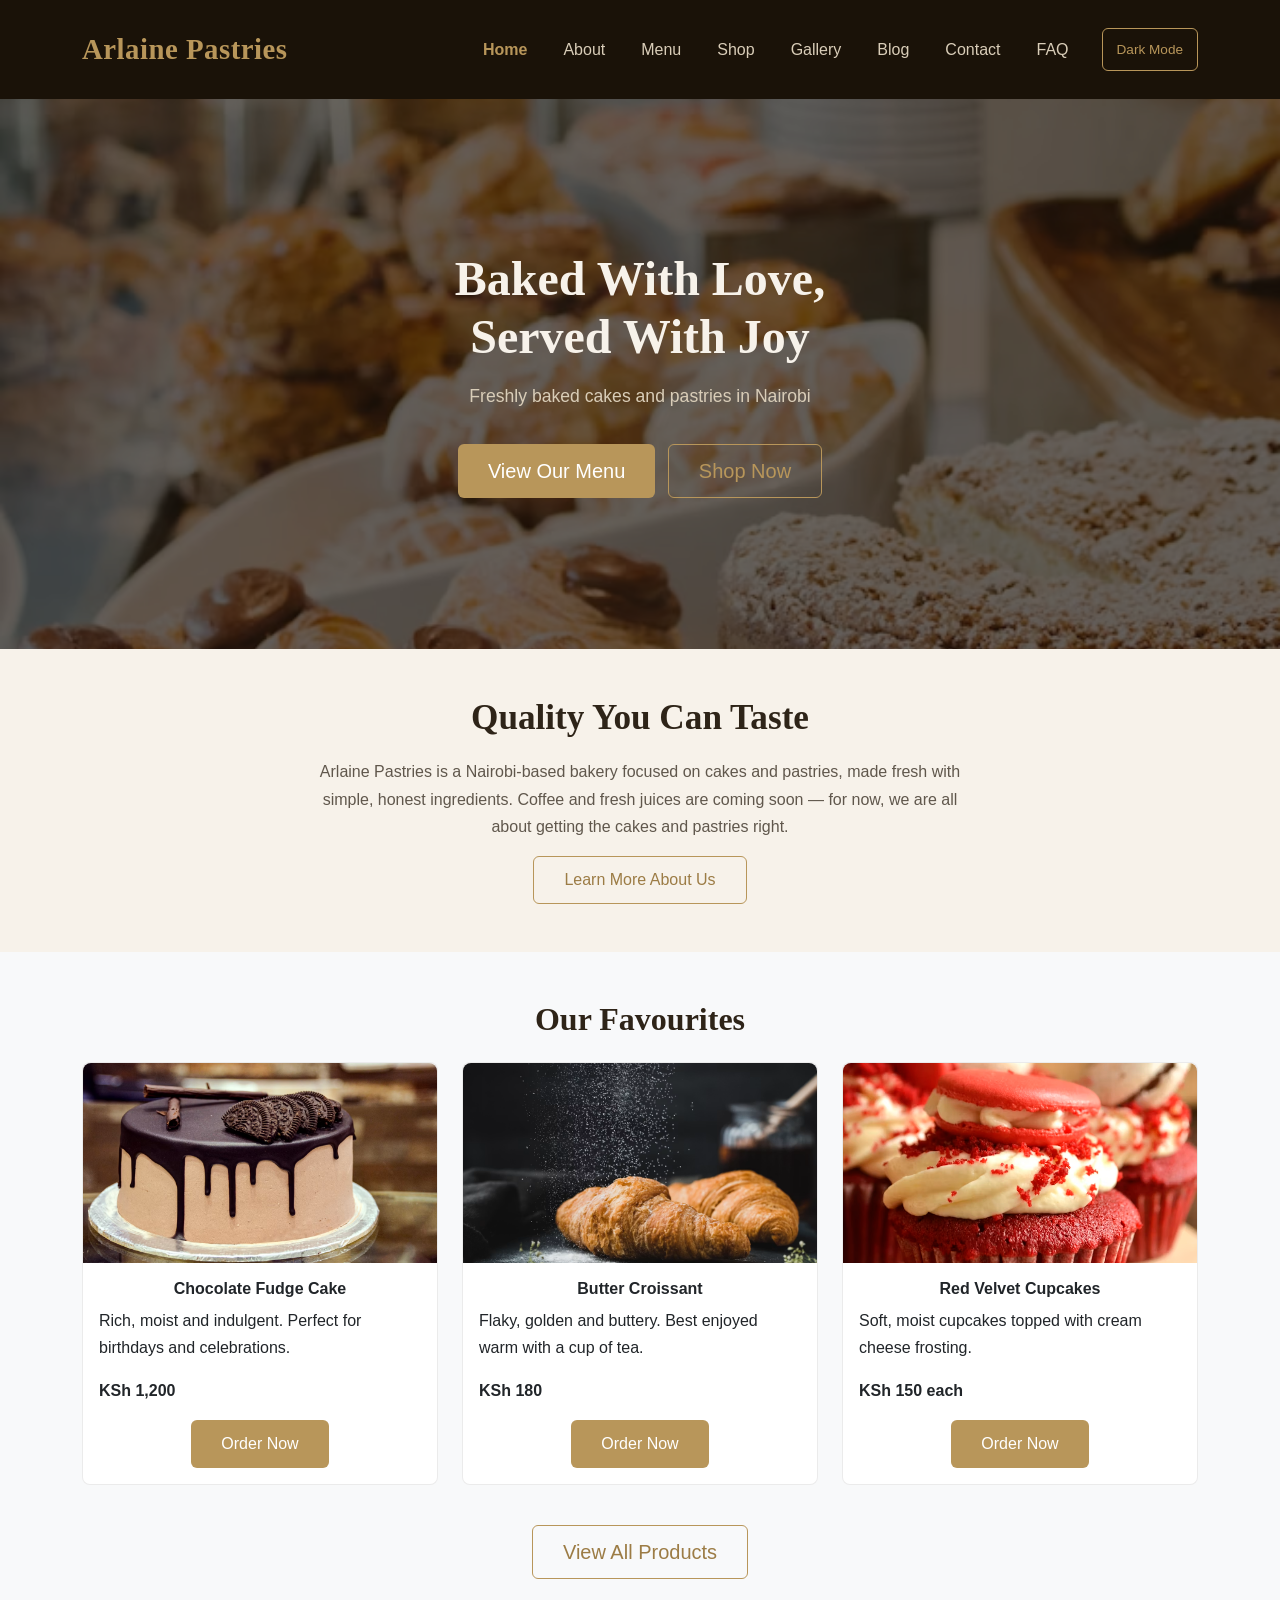
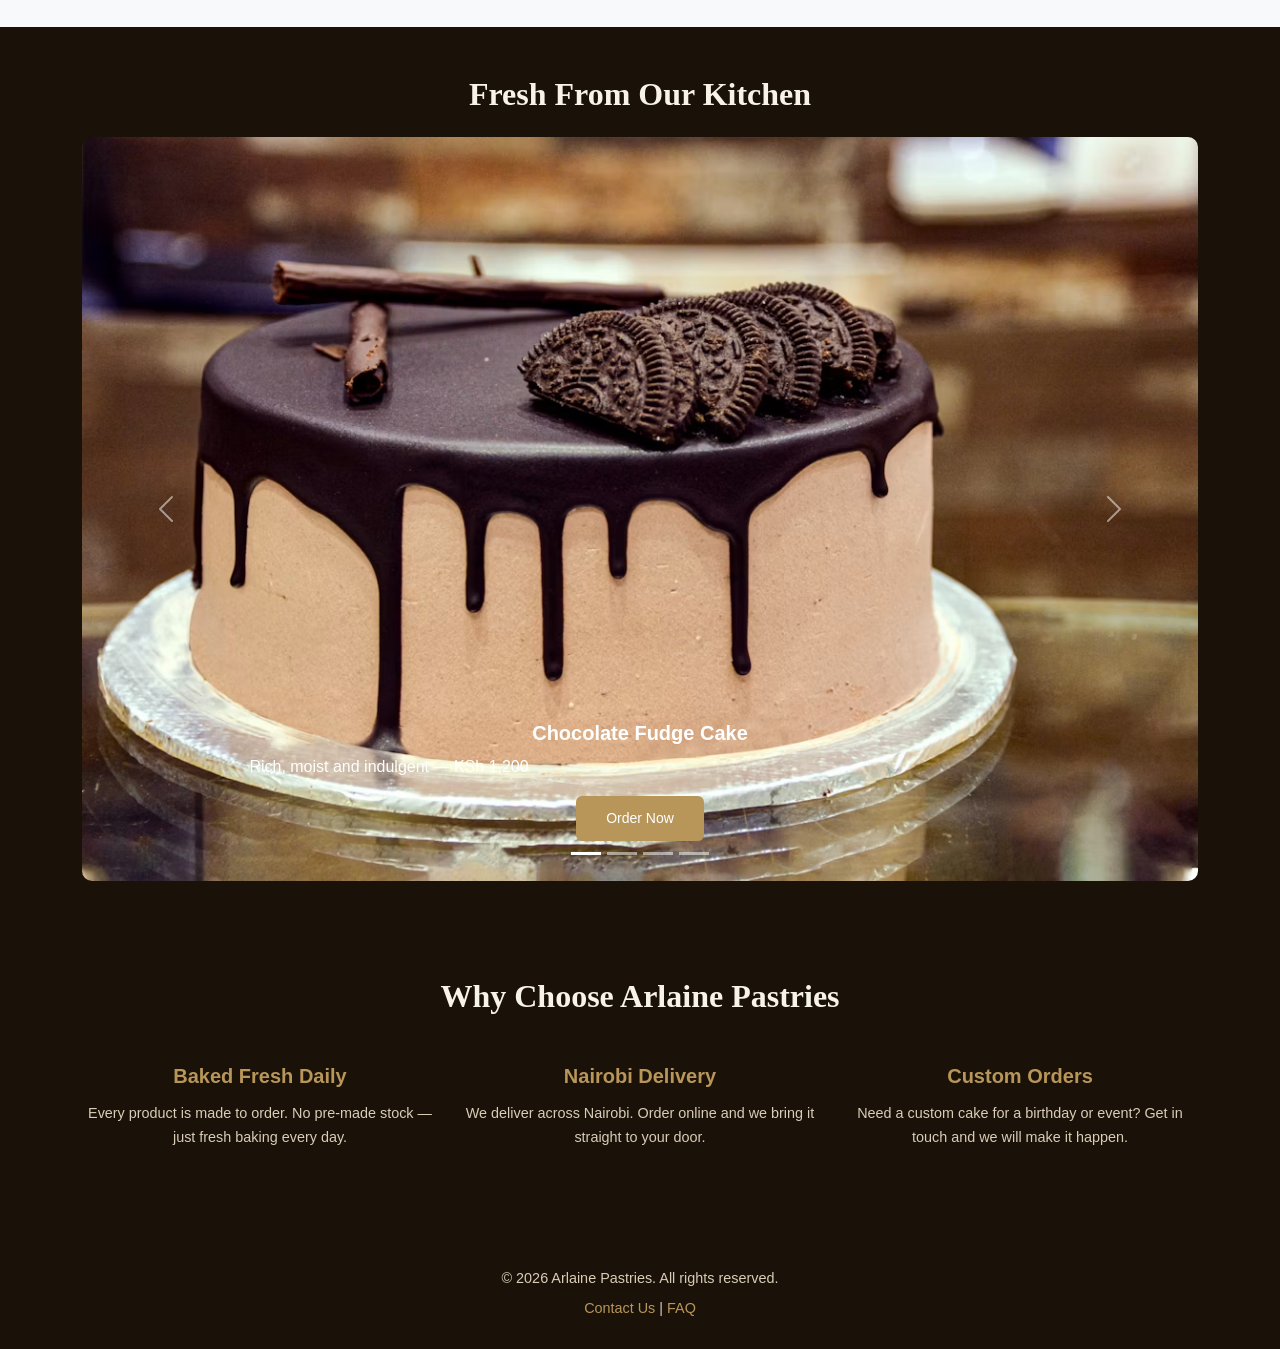
==== commit 00624ed5: "Add image carousel to home page" ====
--- a/index.html
+++ b/index.html
@@ -103,6 +103,66 @@
     </div>
   </div>
 </section>
+<!-- Image Carousel -->
+<section class="py-5" style="background-color: #1a1208;">
+  <div class="container">
+    <h2 class="text-center mb-4" style="color: #f7f2ea;">Fresh From Our Kitchen</h2>
+    <div id="pastryCarousel" class="carousel slide" data-bs-ride="carousel">
+
+      <div class="carousel-indicators">
+        <button type="button" data-bs-target="#pastryCarousel" data-bs-slide-to="0" class="active" aria-label="Slide 1"></button>
+        <button type="button" data-bs-target="#pastryCarousel" data-bs-slide-to="1" aria-label="Slide 2"></button>
+        <button type="button" data-bs-target="#pastryCarousel" data-bs-slide-to="2" aria-label="Slide 3"></button>
+        <button type="button" data-bs-target="#pastryCarousel" data-bs-slide-to="3" aria-label="Slide 4"></button>
+      </div>
+
+      <div class="carousel-inner" style="border-radius: 10px; overflow: hidden;">
+        <div class="carousel-item active">
+          <img src="images/chocolate-cake.jpg" class="d-block w-100 carousel-img" alt="Chocolate Fudge Cake">
+          <div class="carousel-caption">
+            <h5>Chocolate Fudge Cake</h5>
+            <p>Rich, moist and indulgent — KSh 1,200</p>
+            <a href="shop.html" class="btn btn-warning btn-sm">Order Now</a>
+          </div>
+        </div>
+        <div class="carousel-item">
+          <img src="images/red-velvet-cake.jpg" class="d-block w-100 carousel-img" alt="Red Velvet Cake">
+          <div class="carousel-caption">
+            <h5>Red Velvet Cake</h5>
+            <p>Classic with cream cheese frosting — KSh 1,300</p>
+            <a href="shop.html" class="btn btn-warning btn-sm">Order Now</a>
+          </div>
+        </div>
+        <div class="carousel-item">
+          <img src="images/croissant.jpg" class="d-block w-100 carousel-img" alt="Butter Croissant">
+          <div class="carousel-caption">
+            <h5>Butter Croissant</h5>
+            <p>Flaky, golden and buttery — KSh 180</p>
+            <a href="shop.html" class="btn btn-warning btn-sm">Order Now</a>
+          </div>
+        </div>
+        <div class="carousel-item">
+          <img src="images/cinnamon-roll.jpg" class="d-block w-100 carousel-img" alt="Cinnamon Roll">
+          <div class="carousel-caption">
+            <h5>Cinnamon Roll</h5>
+            <p>Soft, warm and glazed — KSh 200</p>
+            <a href="shop.html" class="btn btn-warning btn-sm">Order Now</a>
+          </div>
+        </div>
+      </div>
+
+      <button class="carousel-control-prev" type="button" data-bs-target="#pastryCarousel" data-bs-slide="prev">
+        <span class="carousel-control-prev-icon" aria-hidden="true"></span>
+        <span class="visually-hidden">Previous</span>
+      </button>
+      <button class="carousel-control-next" type="button" data-bs-target="#pastryCarousel" data-bs-slide="next">
+        <span class="carousel-control-next-icon" aria-hidden="true"></span>
+        <span class="visually-hidden">Next</span>
+      </button>
+
+    </div>
+  </div>
+</section>
 
 <!-- Why Choose Us Section -->
 <section class="py-5 home-why-section">
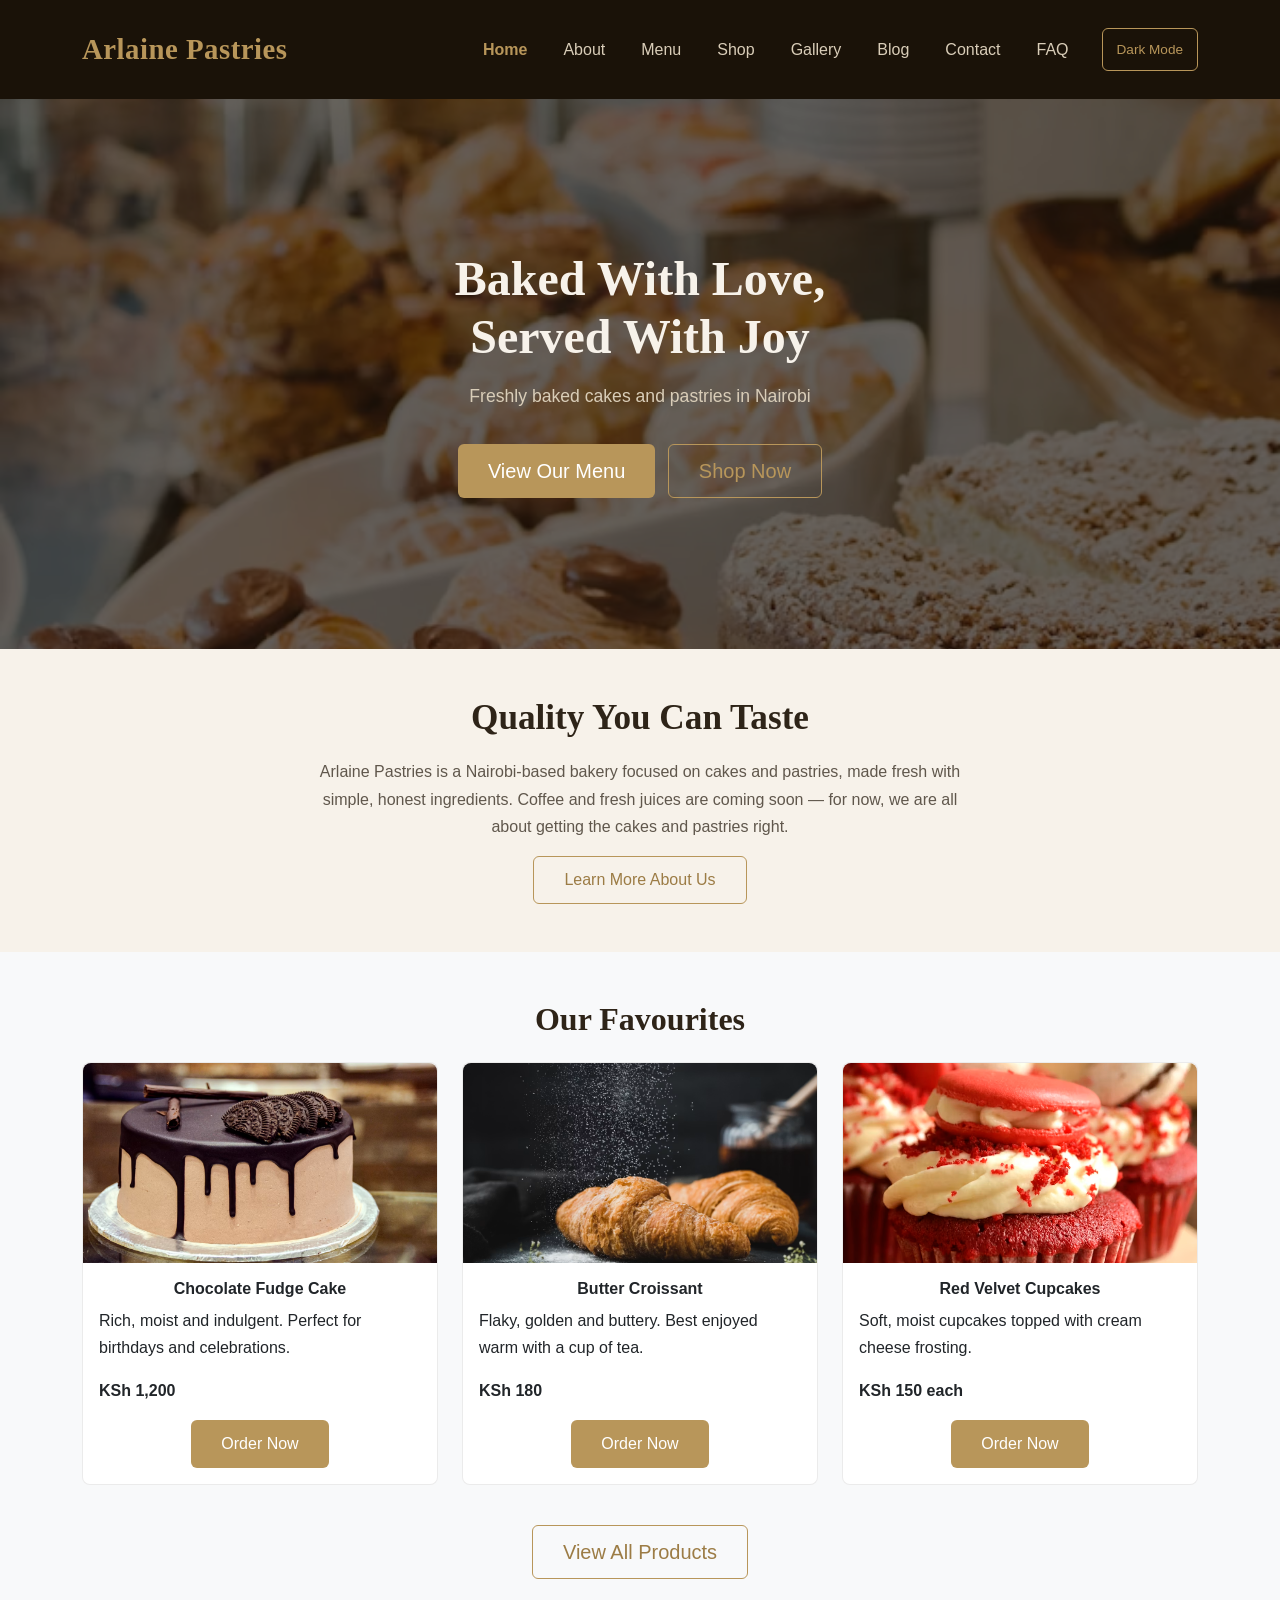
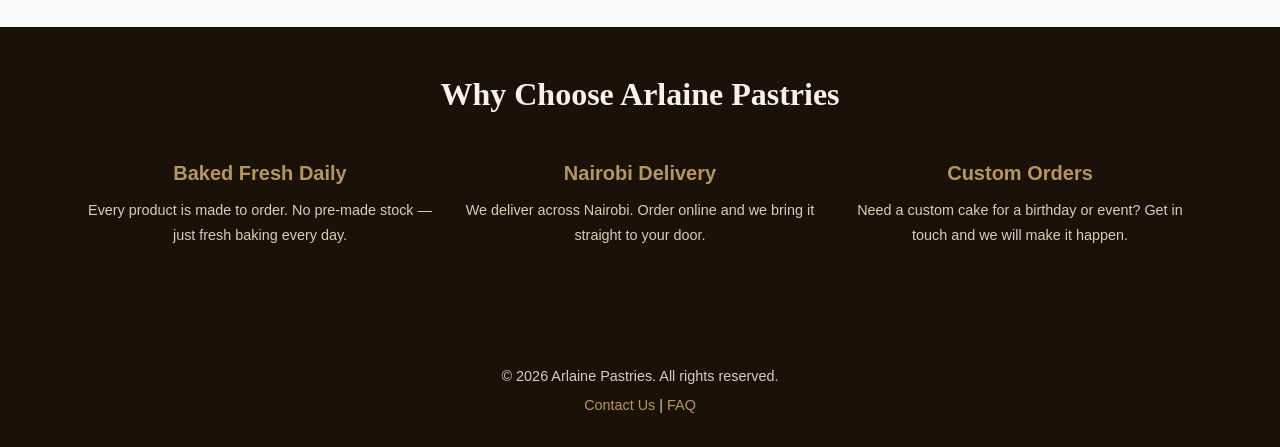
==== commit 1460e06a: "Remove carousel from home page" ====
--- a/index.html
+++ b/index.html
@@ -103,66 +103,7 @@
     </div>
   </div>
 </section>
-<!-- Image Carousel -->
-<section class="py-5" style="background-color: #1a1208;">
-  <div class="container">
-    <h2 class="text-center mb-4" style="color: #f7f2ea;">Fresh From Our Kitchen</h2>
-    <div id="pastryCarousel" class="carousel slide" data-bs-ride="carousel">
 
-      <div class="carousel-indicators">
-        <button type="button" data-bs-target="#pastryCarousel" data-bs-slide-to="0" class="active" aria-label="Slide 1"></button>
-        <button type="button" data-bs-target="#pastryCarousel" data-bs-slide-to="1" aria-label="Slide 2"></button>
-        <button type="button" data-bs-target="#pastryCarousel" data-bs-slide-to="2" aria-label="Slide 3"></button>
-        <button type="button" data-bs-target="#pastryCarousel" data-bs-slide-to="3" aria-label="Slide 4"></button>
-      </div>
-
-      <div class="carousel-inner" style="border-radius: 10px; overflow: hidden;">
-        <div class="carousel-item active">
-          <img src="images/chocolate-cake.jpg" class="d-block w-100 carousel-img" alt="Chocolate Fudge Cake">
-          <div class="carousel-caption">
-            <h5>Chocolate Fudge Cake</h5>
-            <p>Rich, moist and indulgent — KSh 1,200</p>
-            <a href="shop.html" class="btn btn-warning btn-sm">Order Now</a>
-          </div>
-        </div>
-        <div class="carousel-item">
-          <img src="images/red-velvet-cake.jpg" class="d-block w-100 carousel-img" alt="Red Velvet Cake">
-          <div class="carousel-caption">
-            <h5>Red Velvet Cake</h5>
-            <p>Classic with cream cheese frosting — KSh 1,300</p>
-            <a href="shop.html" class="btn btn-warning btn-sm">Order Now</a>
-          </div>
-        </div>
-        <div class="carousel-item">
-          <img src="images/croissant.jpg" class="d-block w-100 carousel-img" alt="Butter Croissant">
-          <div class="carousel-caption">
-            <h5>Butter Croissant</h5>
-            <p>Flaky, golden and buttery — KSh 180</p>
-            <a href="shop.html" class="btn btn-warning btn-sm">Order Now</a>
-          </div>
-        </div>
-        <div class="carousel-item">
-          <img src="images/cinnamon-roll.jpg" class="d-block w-100 carousel-img" alt="Cinnamon Roll">
-          <div class="carousel-caption">
-            <h5>Cinnamon Roll</h5>
-            <p>Soft, warm and glazed — KSh 200</p>
-            <a href="shop.html" class="btn btn-warning btn-sm">Order Now</a>
-          </div>
-        </div>
-      </div>
-
-      <button class="carousel-control-prev" type="button" data-bs-target="#pastryCarousel" data-bs-slide="prev">
-        <span class="carousel-control-prev-icon" aria-hidden="true"></span>
-        <span class="visually-hidden">Previous</span>
-      </button>
-      <button class="carousel-control-next" type="button" data-bs-target="#pastryCarousel" data-bs-slide="next">
-        <span class="carousel-control-next-icon" aria-hidden="true"></span>
-        <span class="visually-hidden">Next</span>
-      </button>
-
-    </div>
-  </div>
-</section>
 
 <!-- Why Choose Us Section -->
 <section class="py-5 home-why-section">
--- a/style.css
+++ b/style.css
@@ -747,4 +747,9 @@
   color: #d9cdb8;
   font-size: 0.9rem;
   text-align: center;
-}+}
+.carousel-img {  height: 450px; object-fit: cover; }
+.carousel-caption { background-color: rgba(26,18,8,0.65); border-radius: 8px; padding: 1rem 1.5rem; bottom: 30px; }
+.carousel-caption h5 { font-family: Georgia, serif; font-size: 1.4rem; color: #f7f2ea; }
+.carousel-caption p { color: #d9cdb8; font-size: 0.9rem; text-align: center; }
+.carousel-indicators button { background-color: #b8965a !important; }
